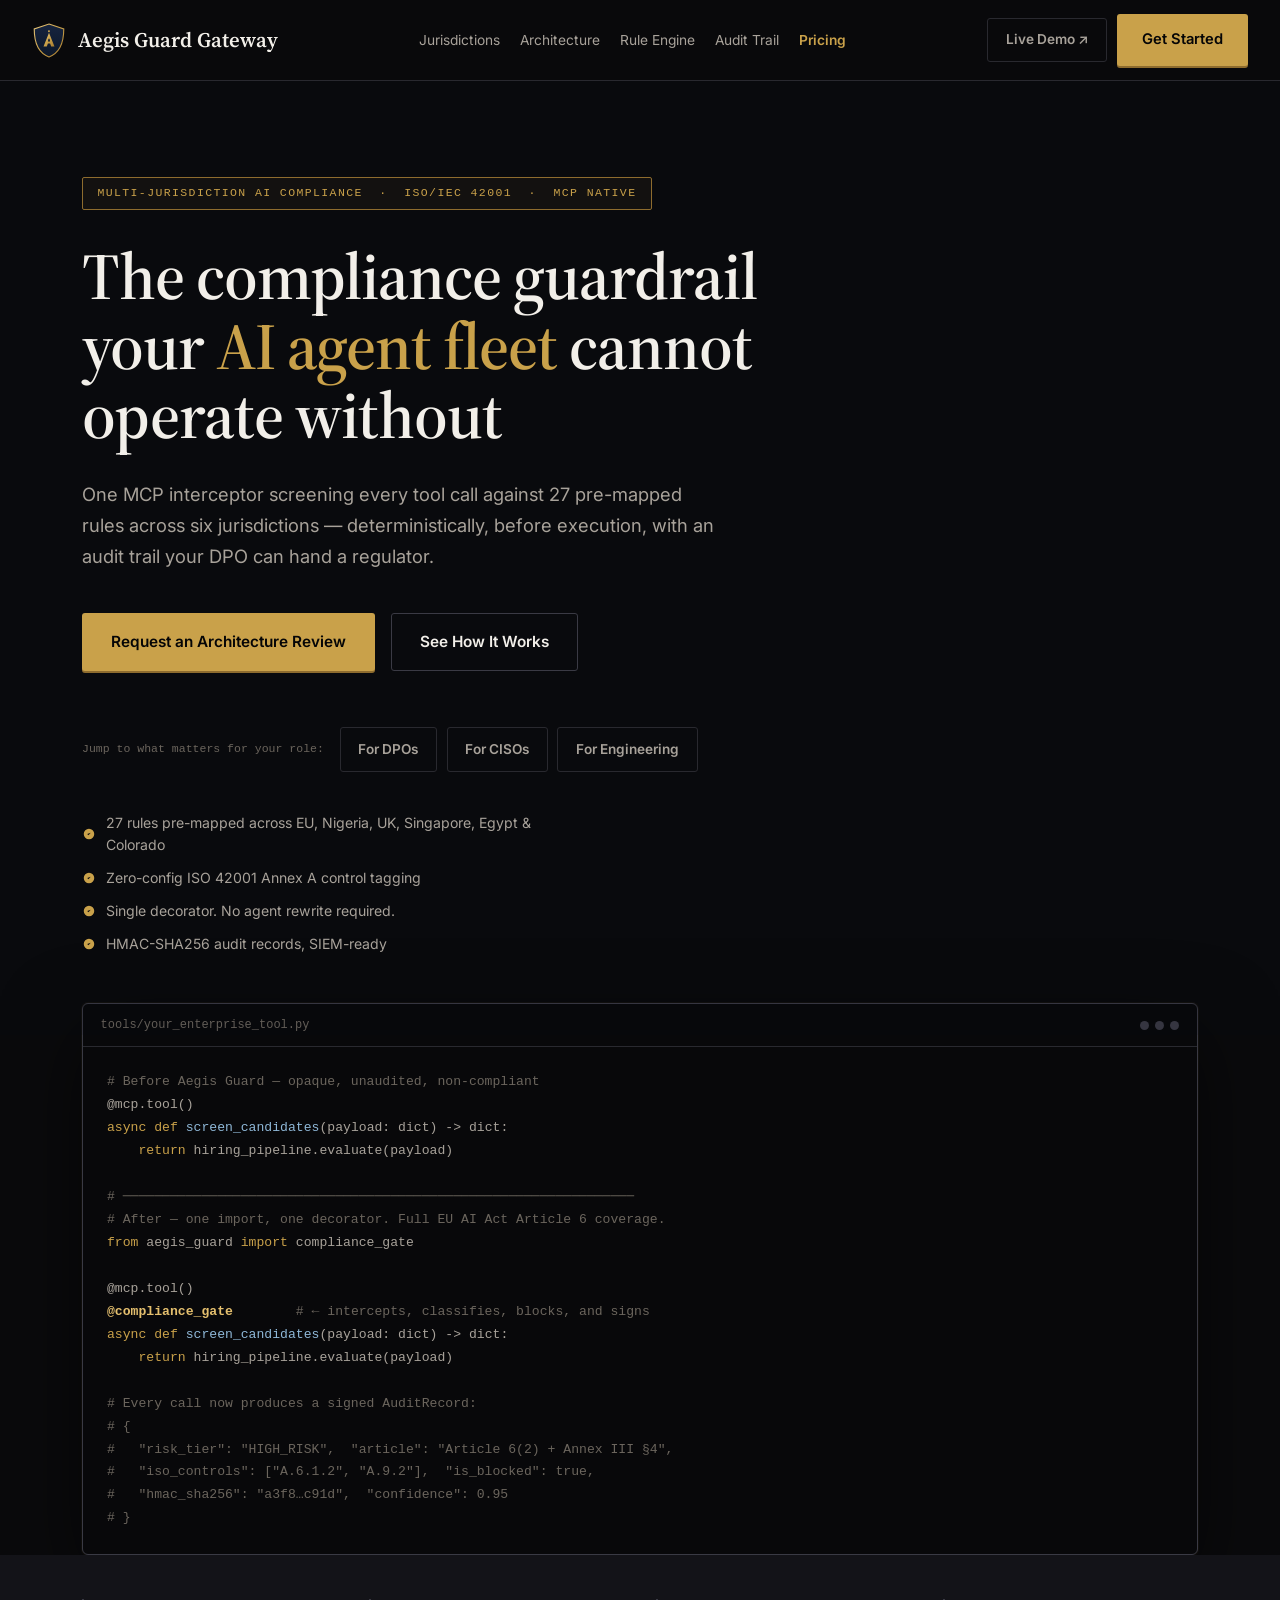
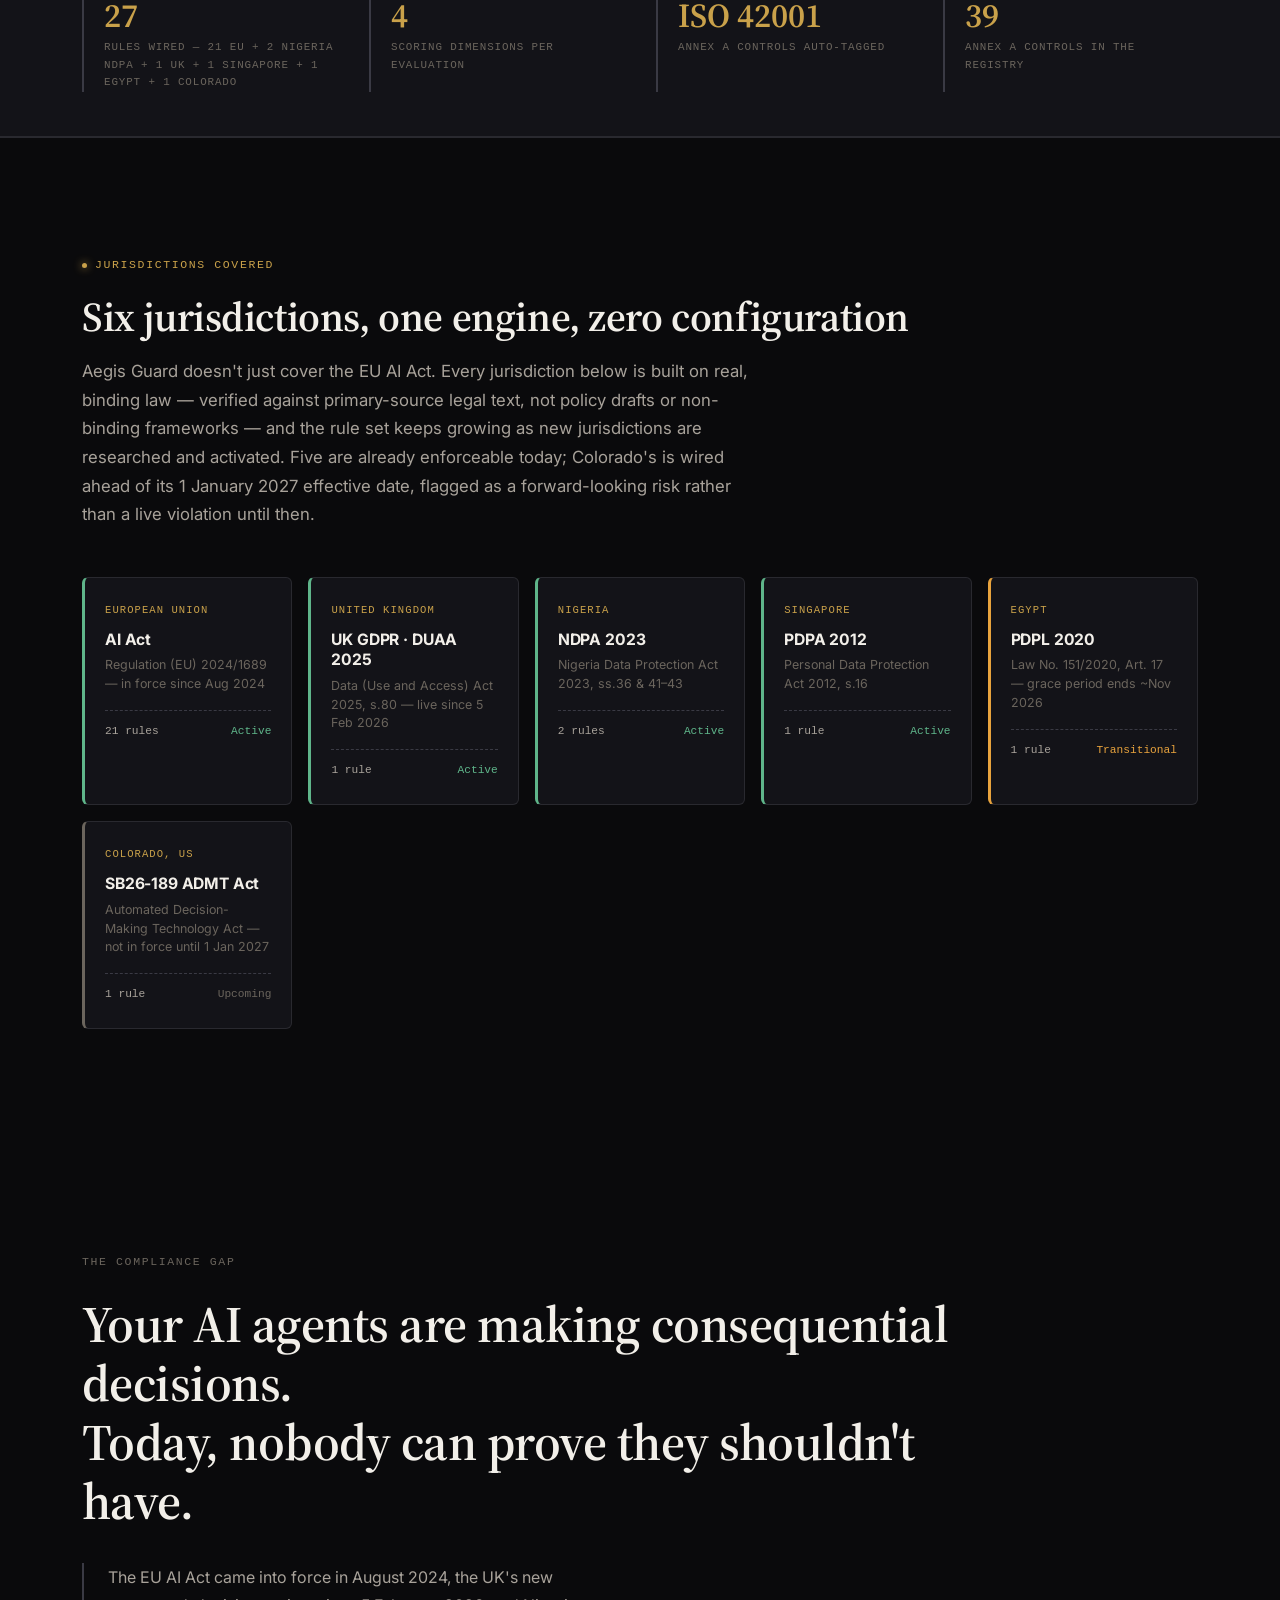
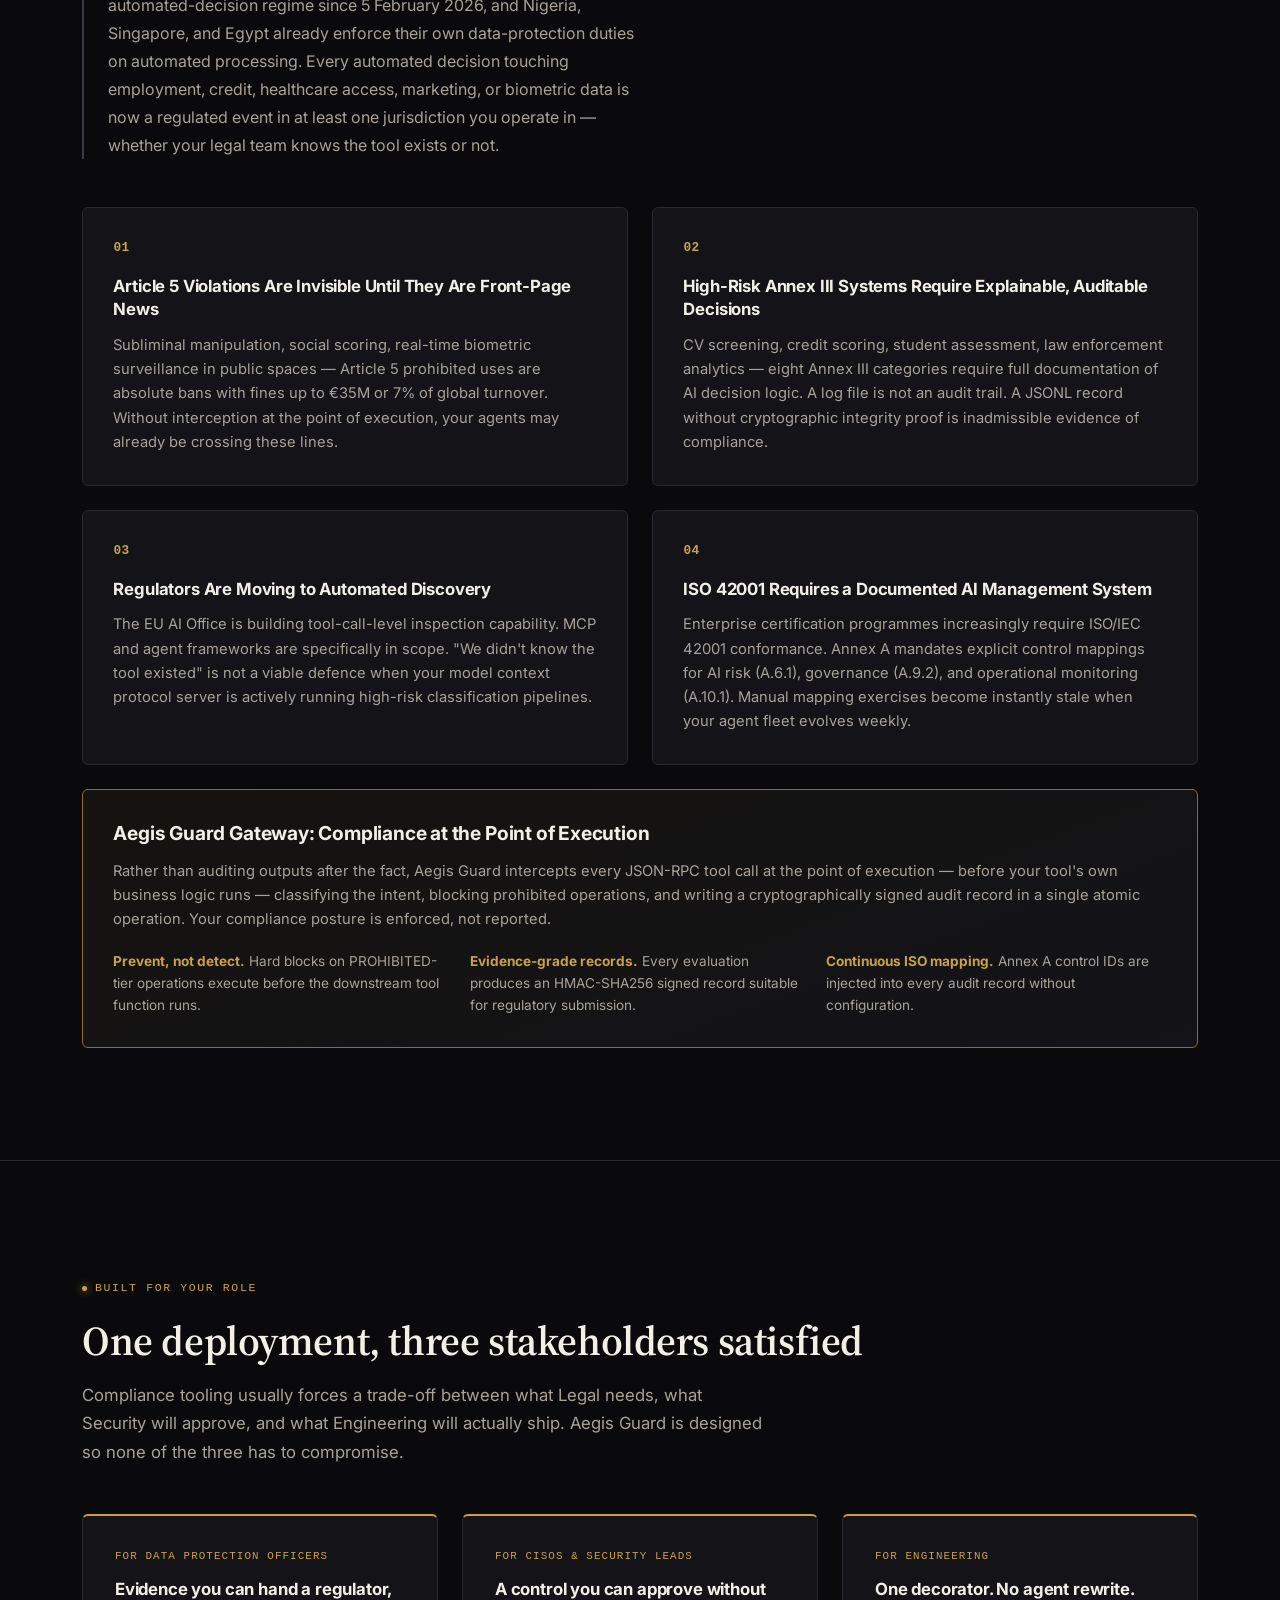
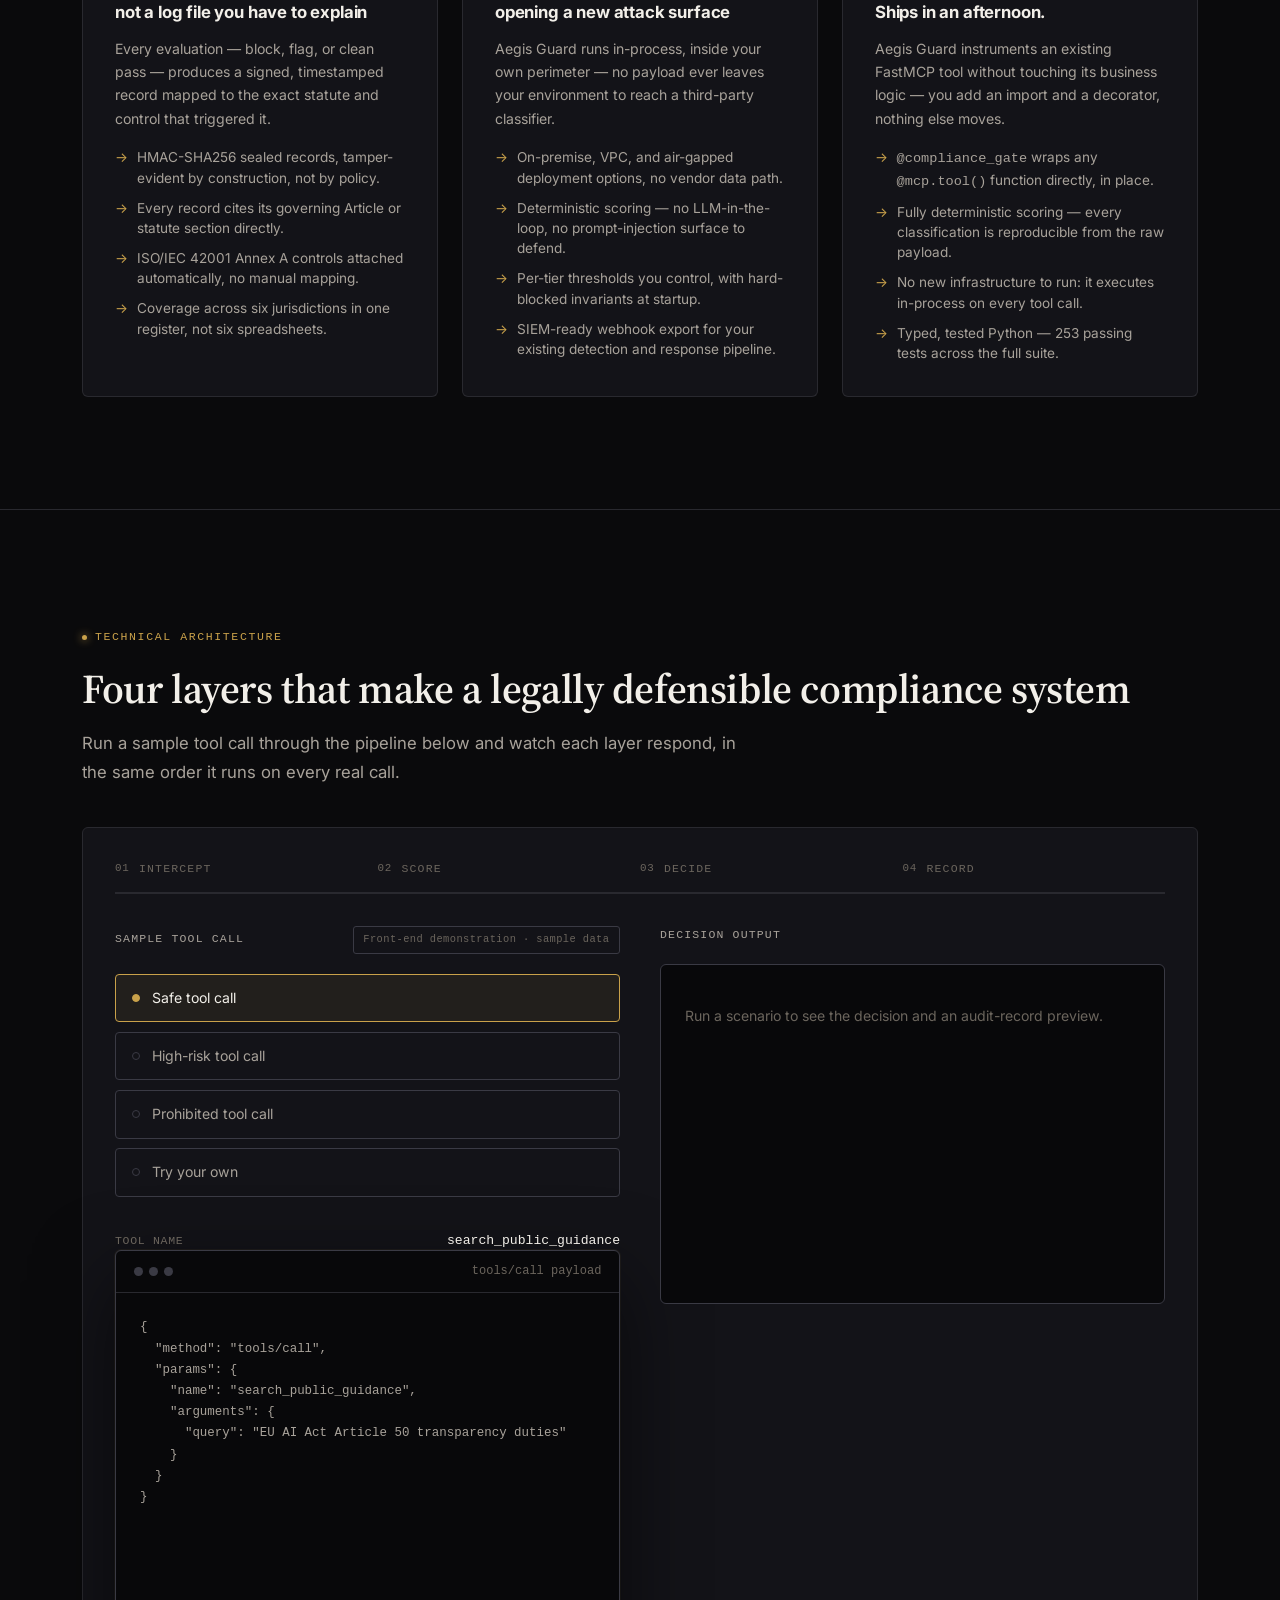
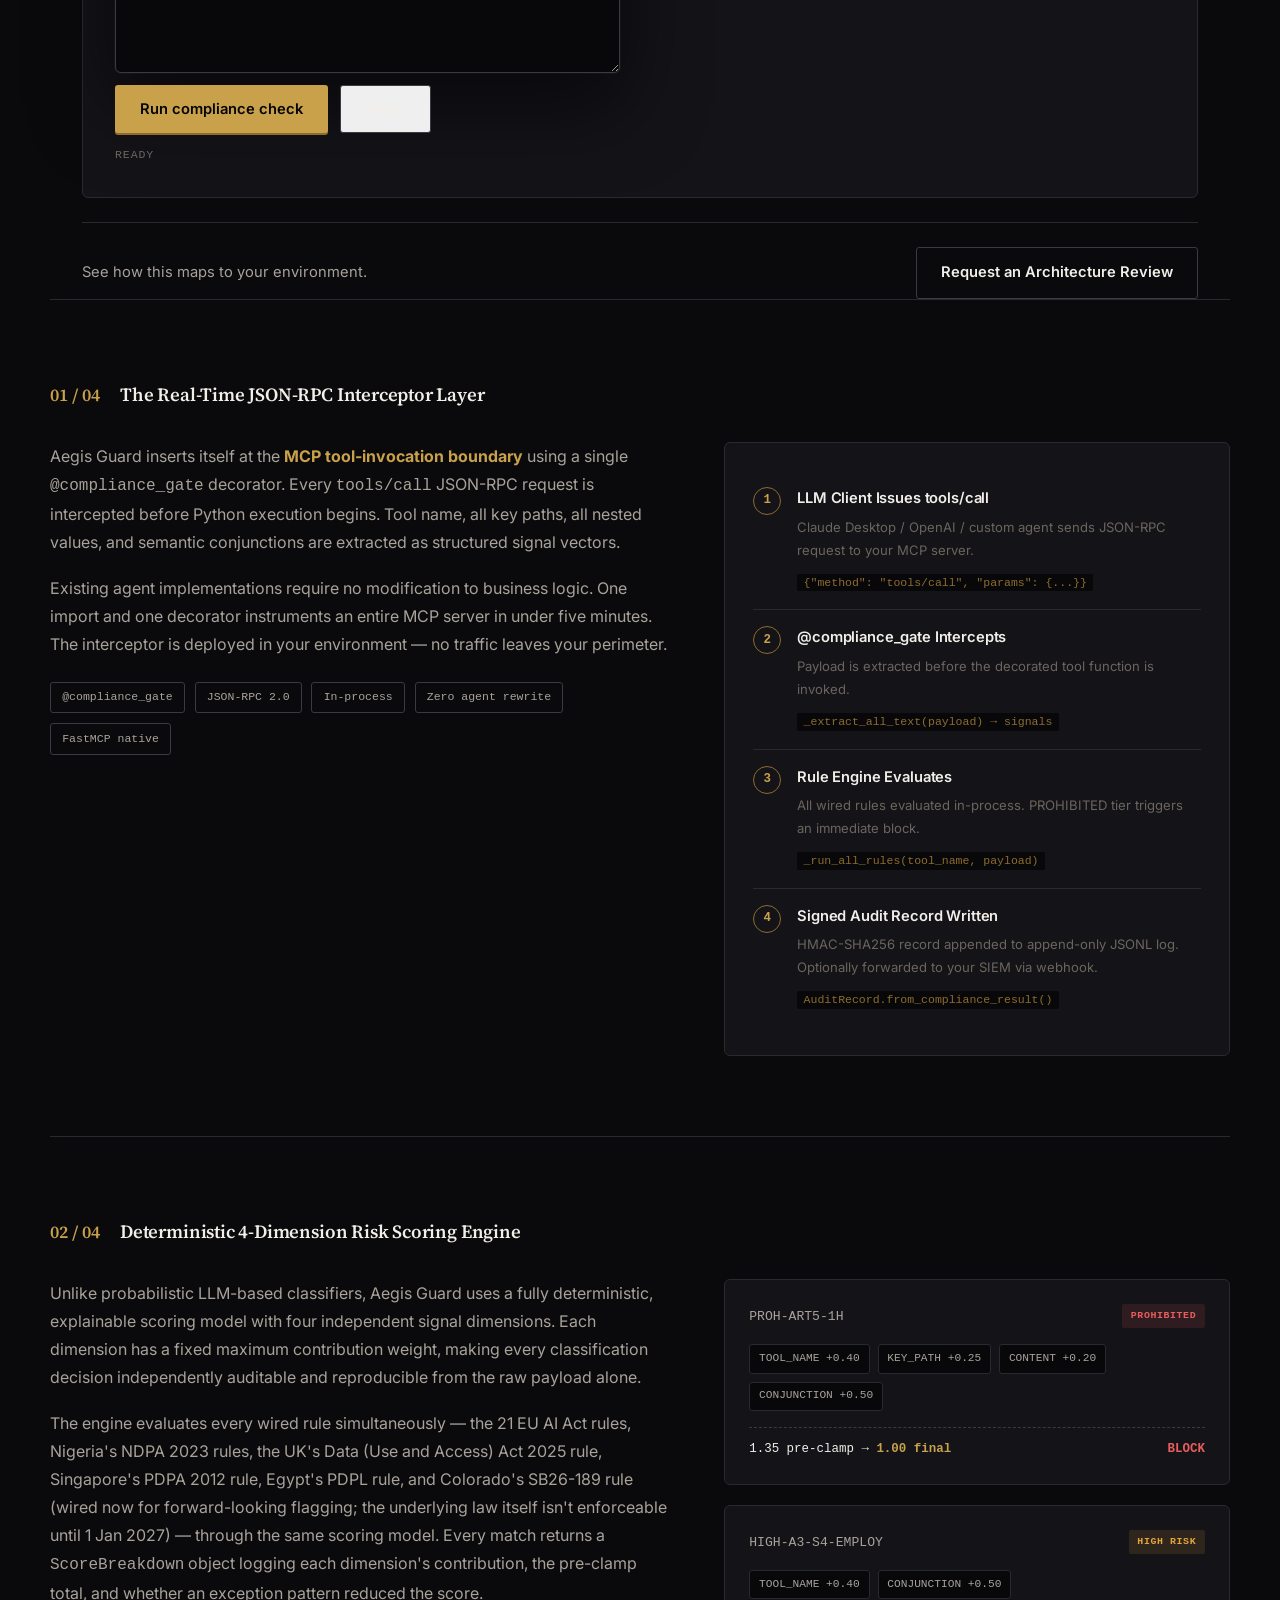
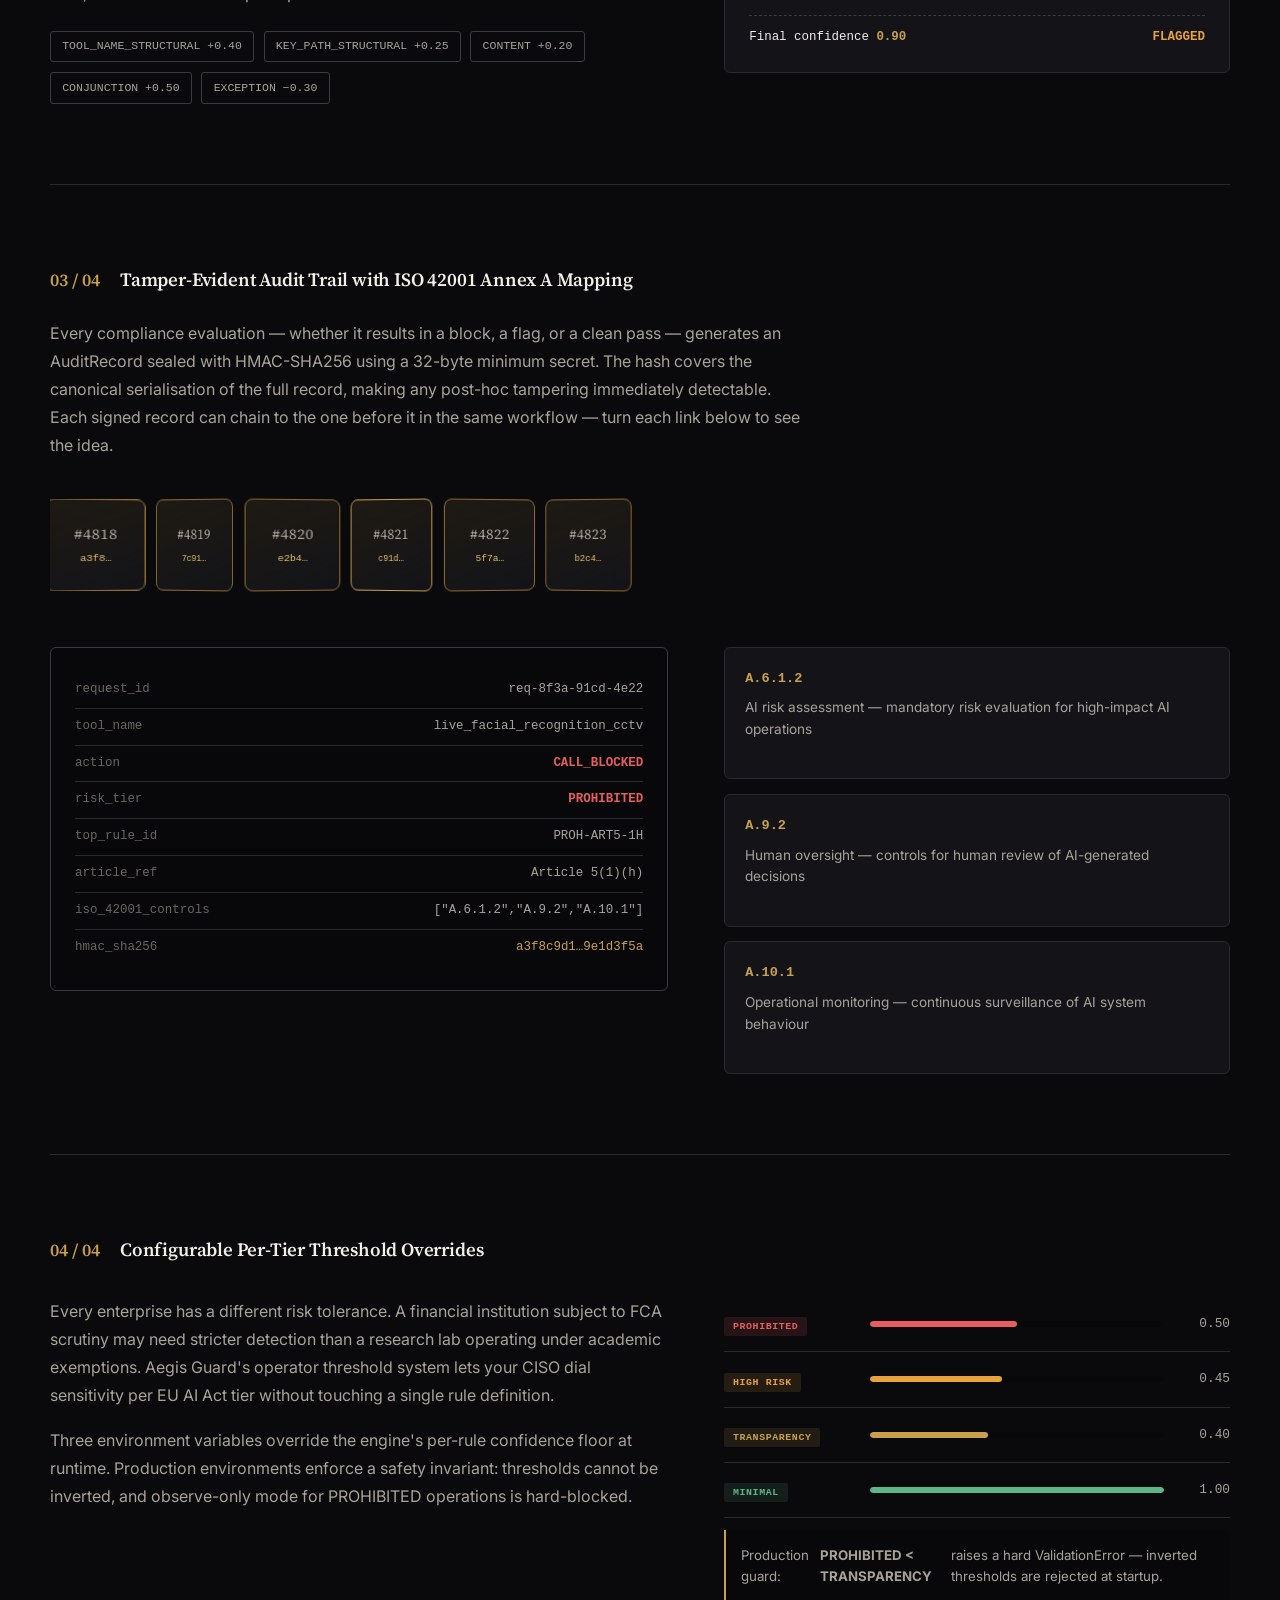
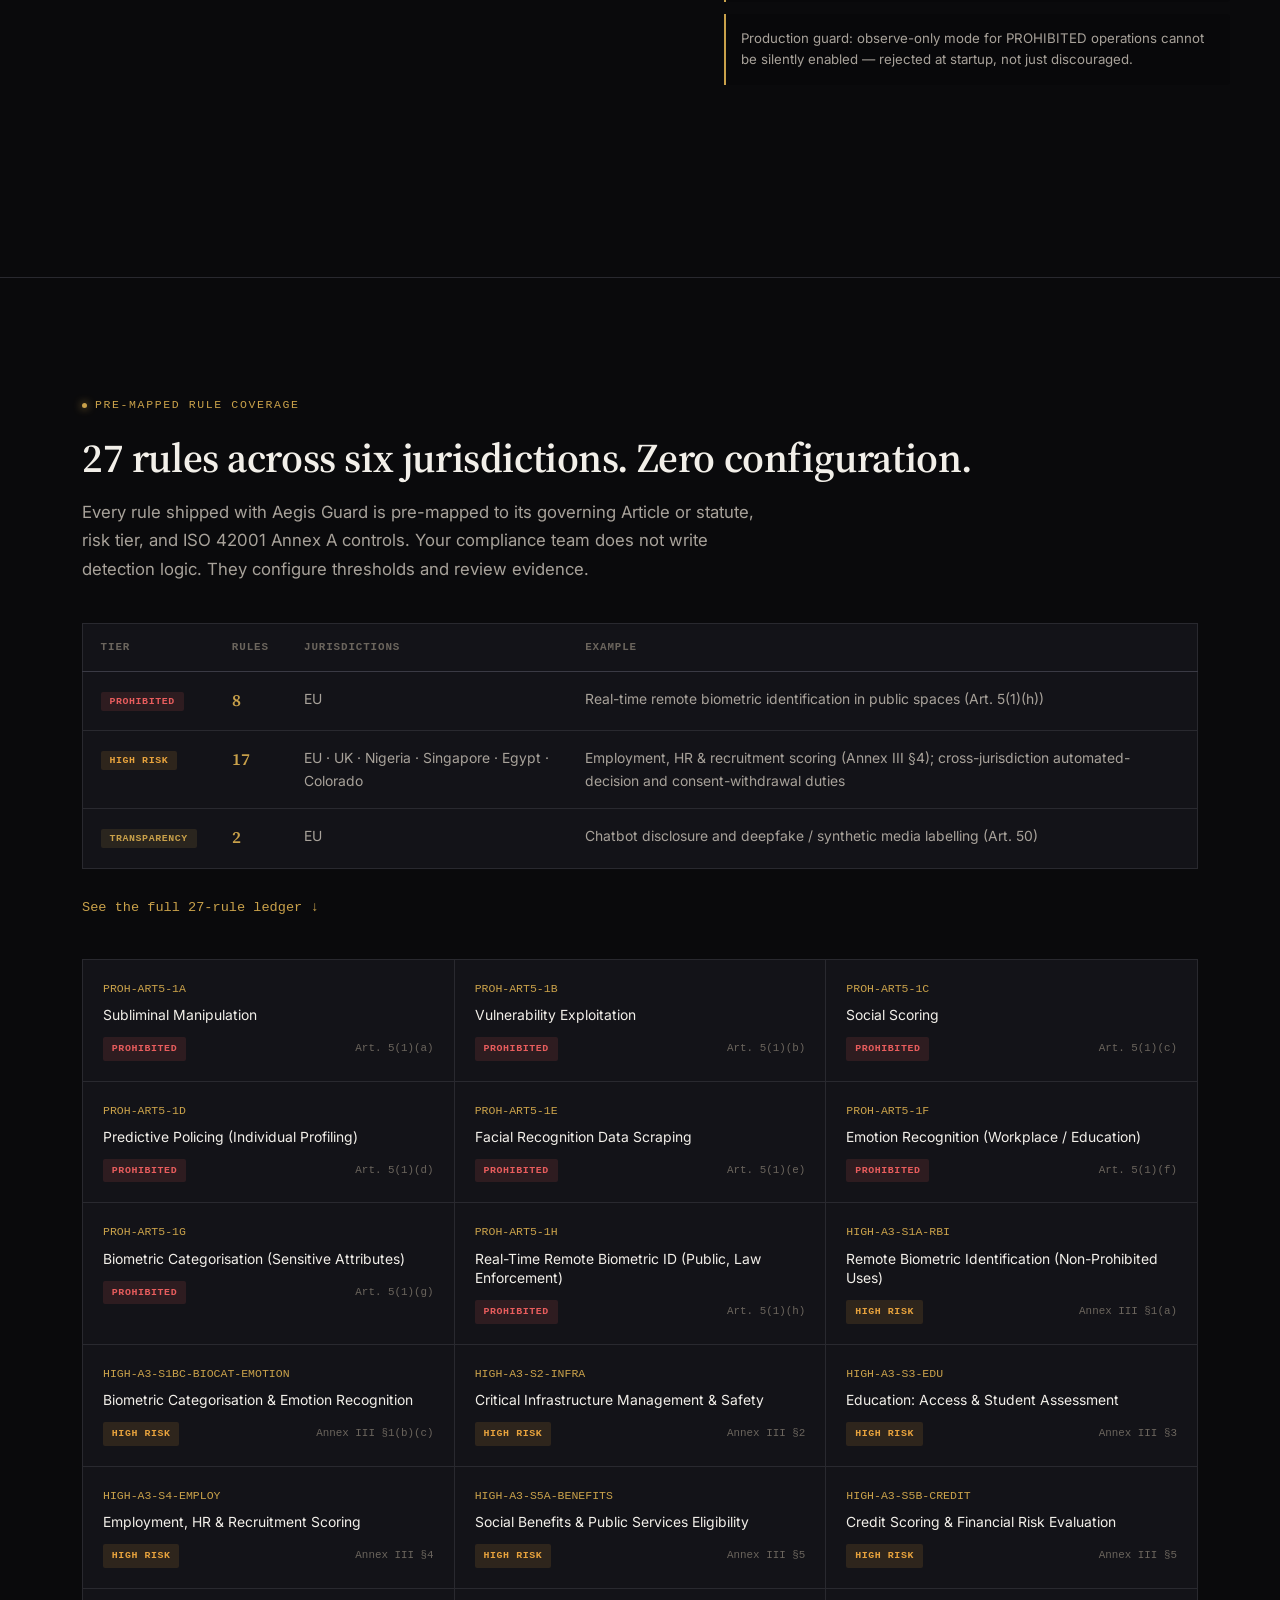
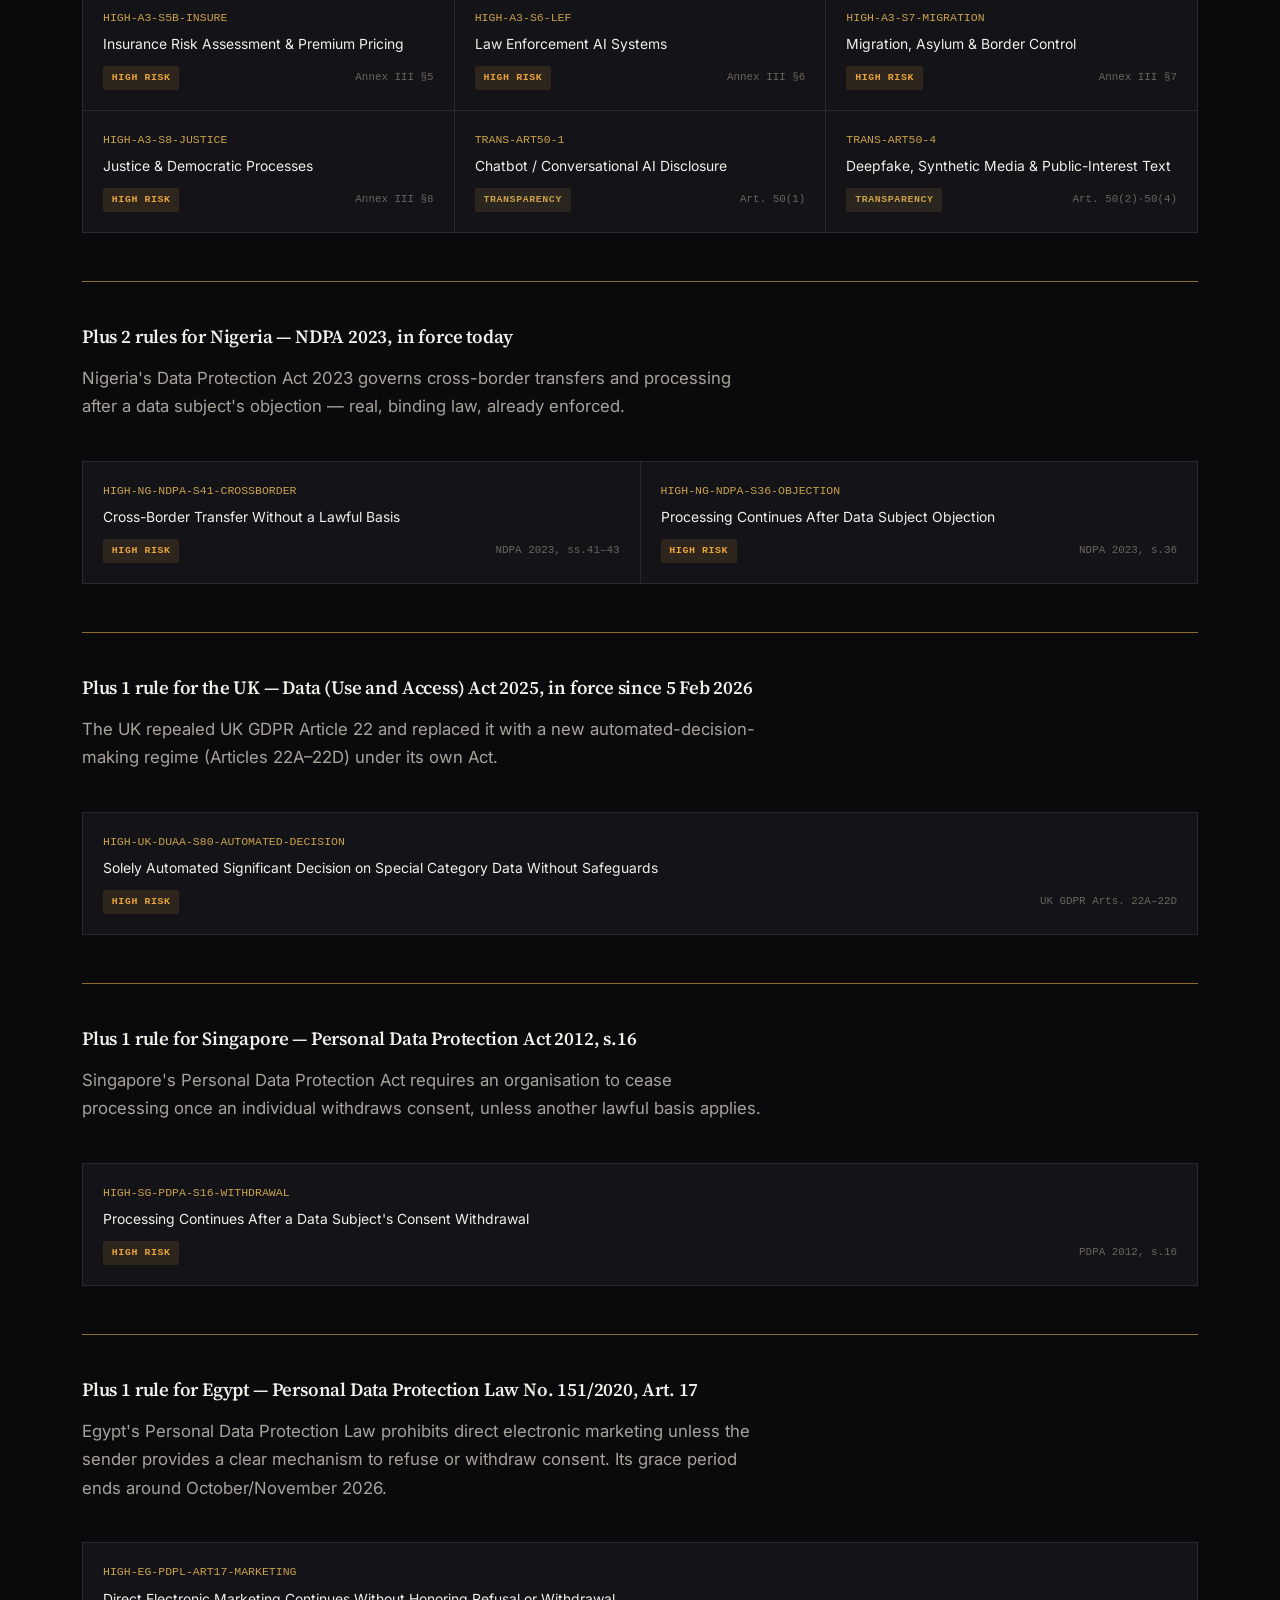
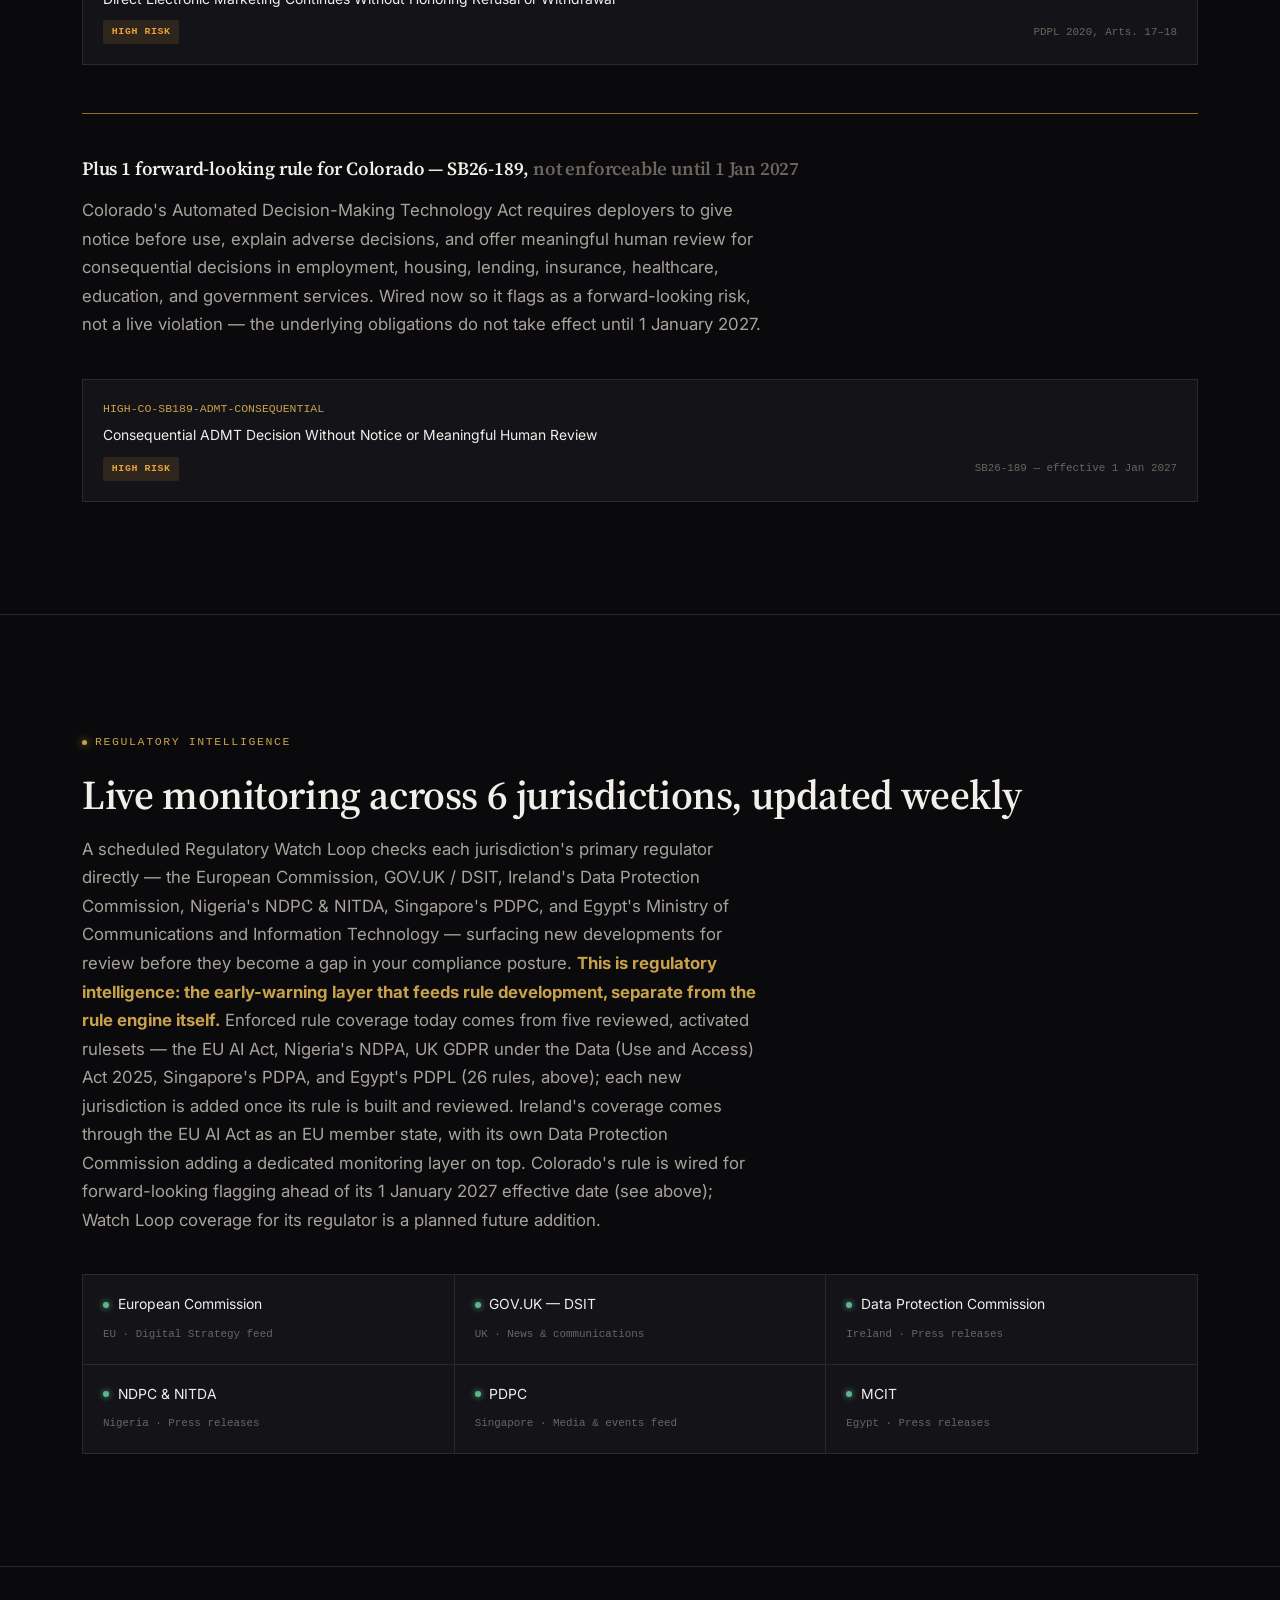
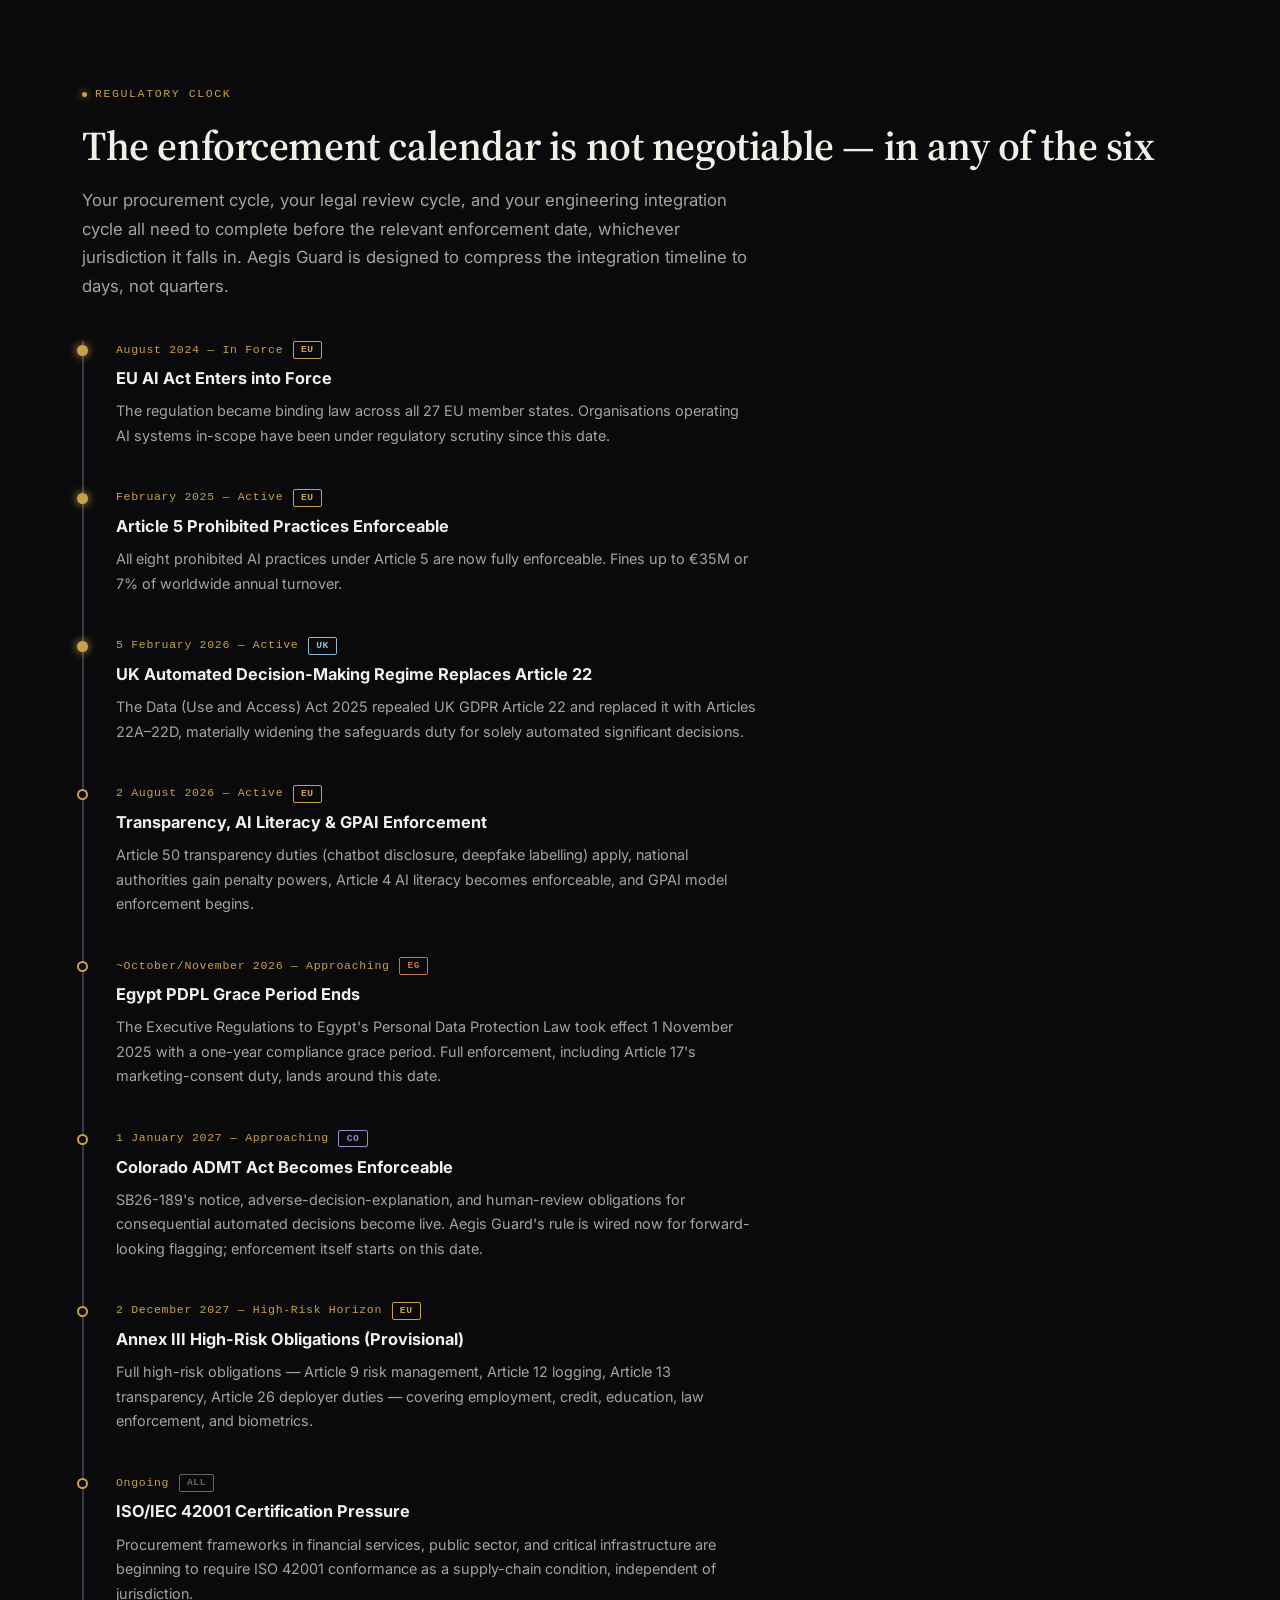
==== gateway/index.html @ b92f8c90 "Aegis Guard Gateway public site snapshot for GitHub Pages" ====
<!DOCTYPE html>
<html lang="en"><head><meta charset="UTF-8">
<meta http-equiv="refresh" content="0; url=/">
<link rel="canonical" href="https://gateway.adesanyaaiadvisory.com/">
<title>Aegis Guard Gateway</title>
</head><body><p><a href="/">Aegis Guard Gateway</a></p></body></html>
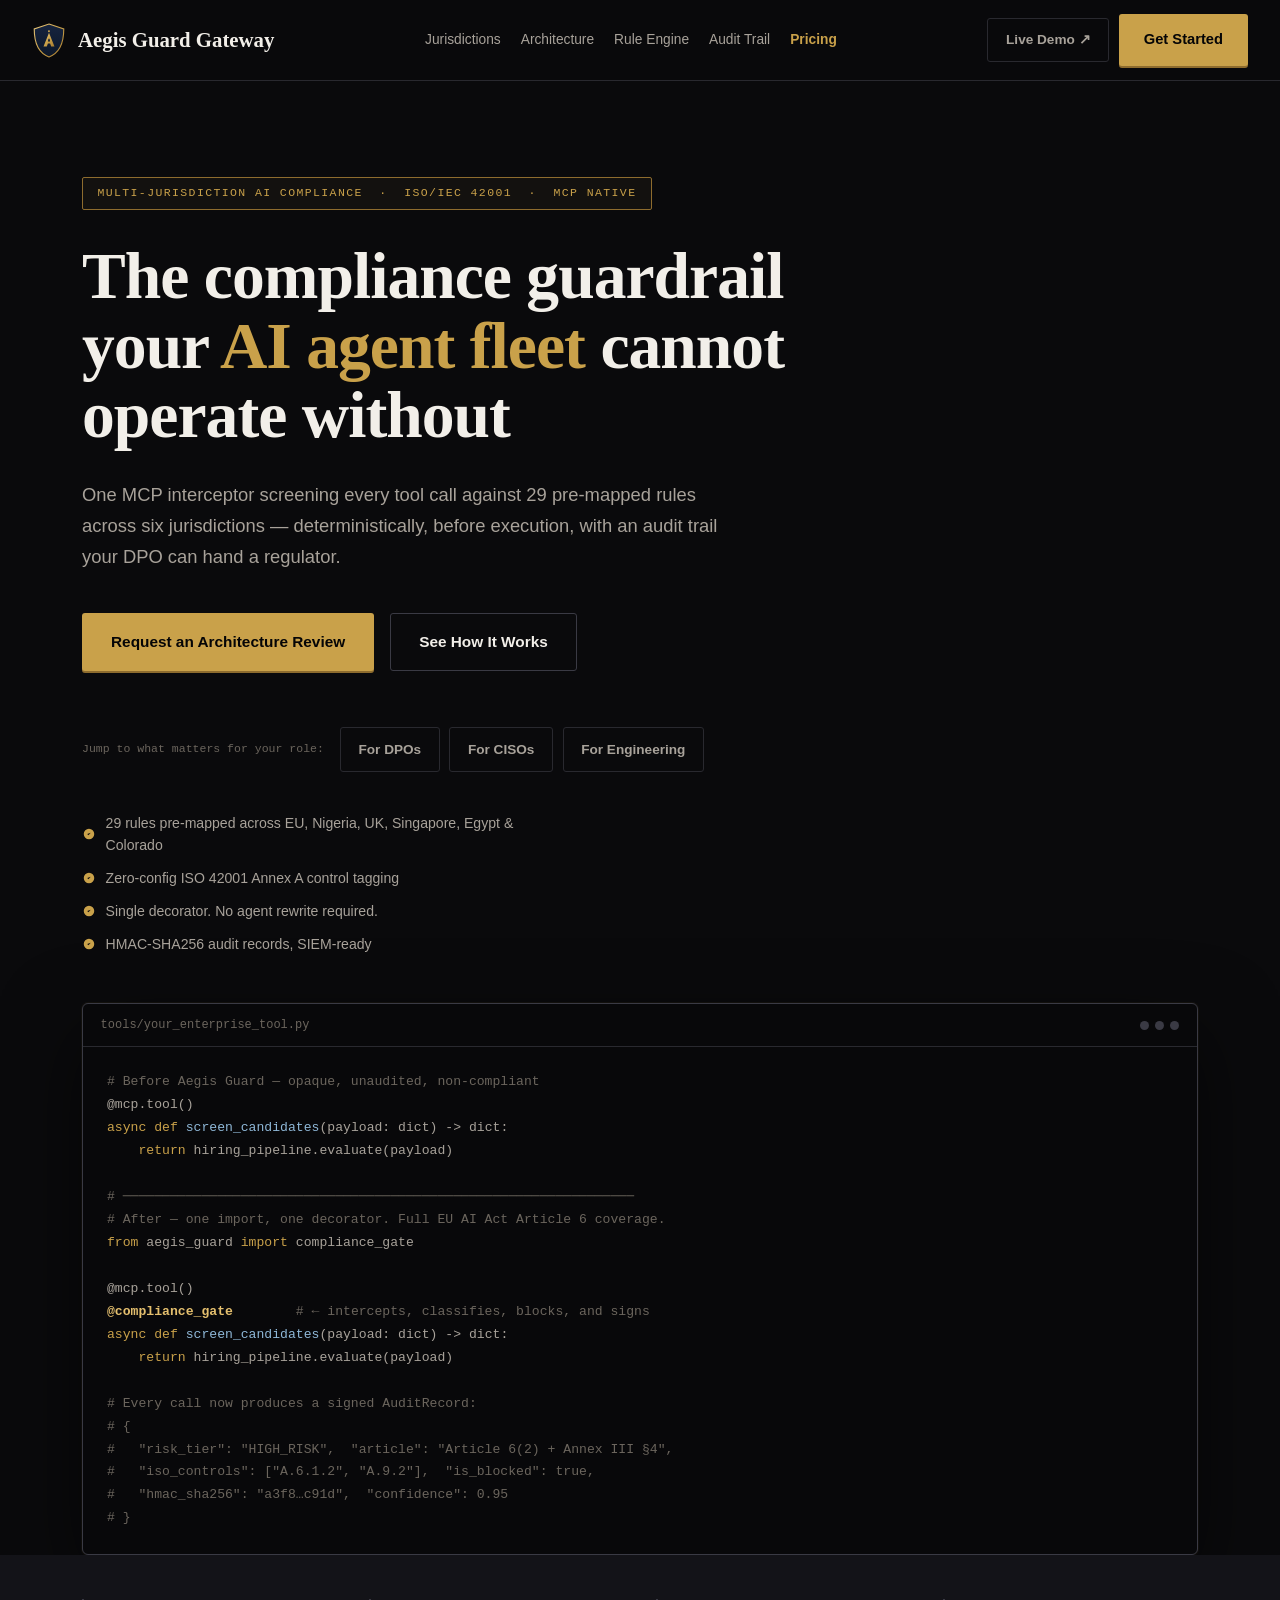
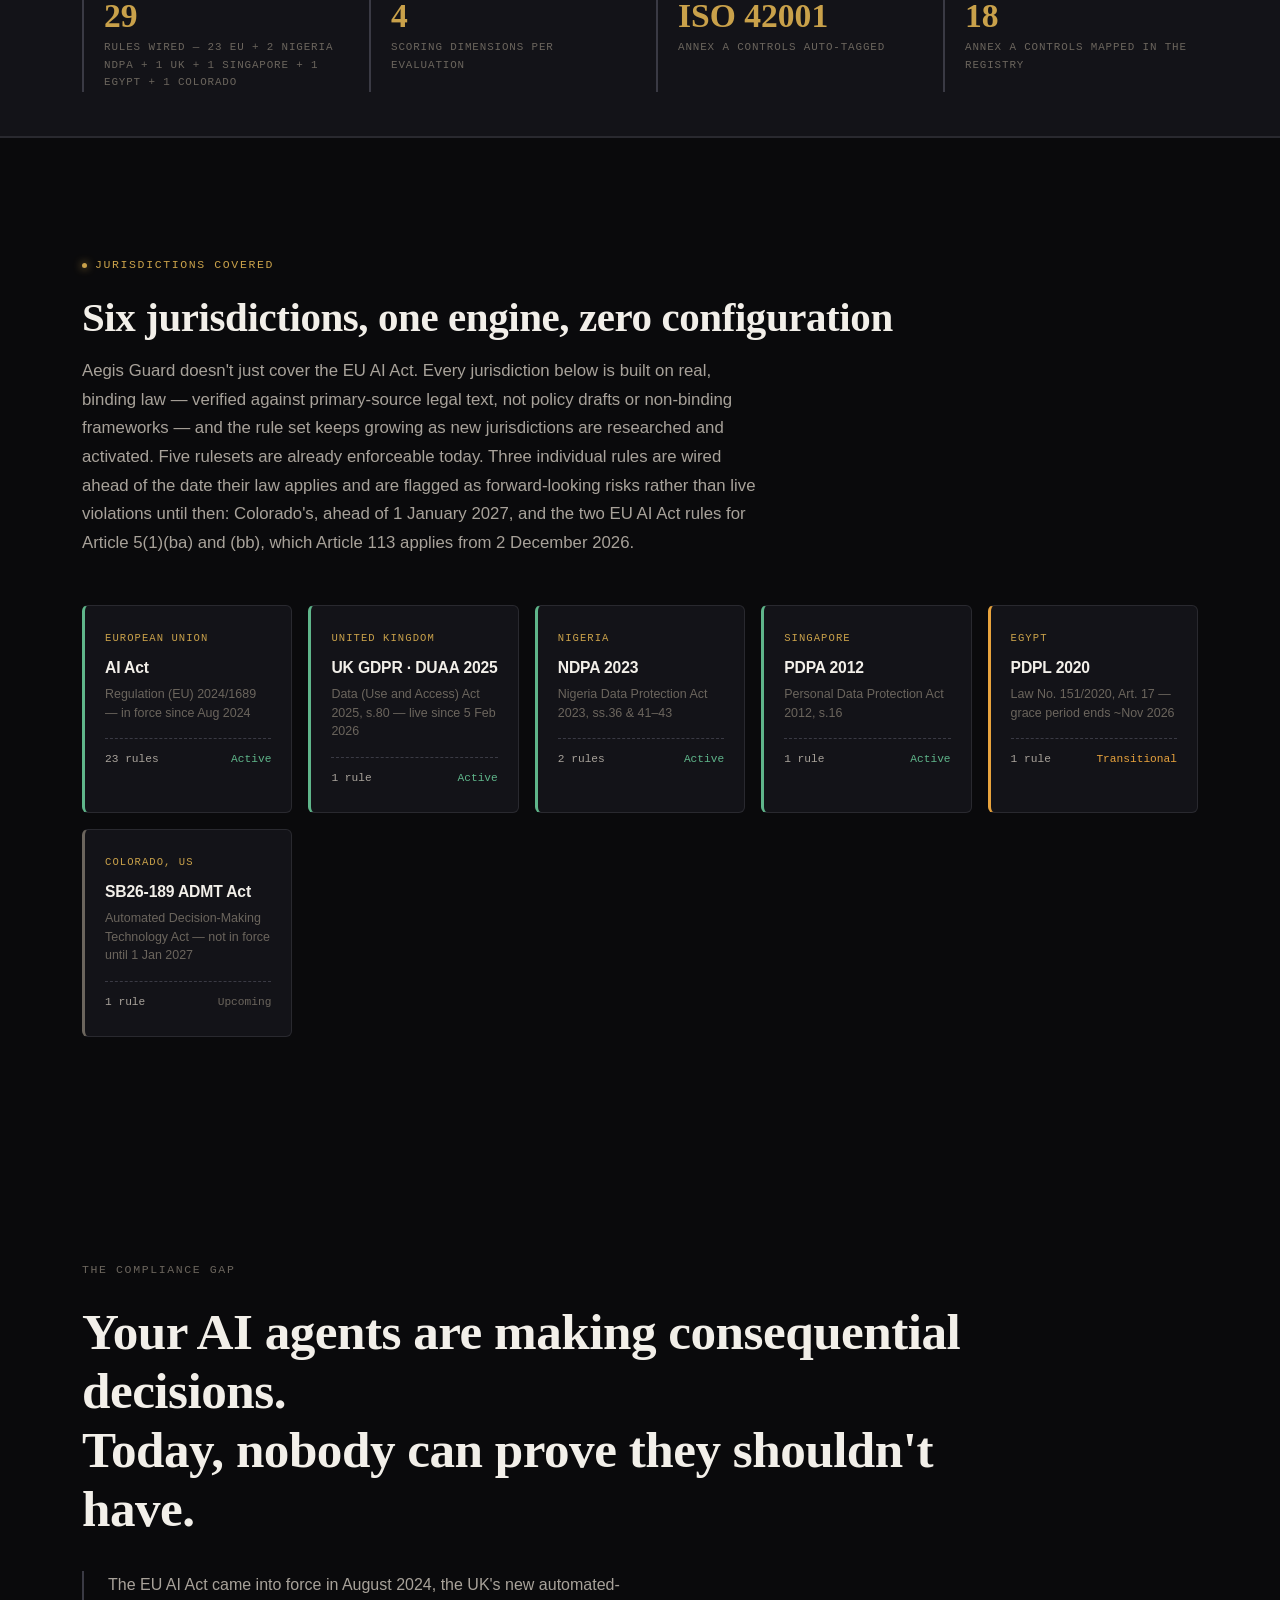
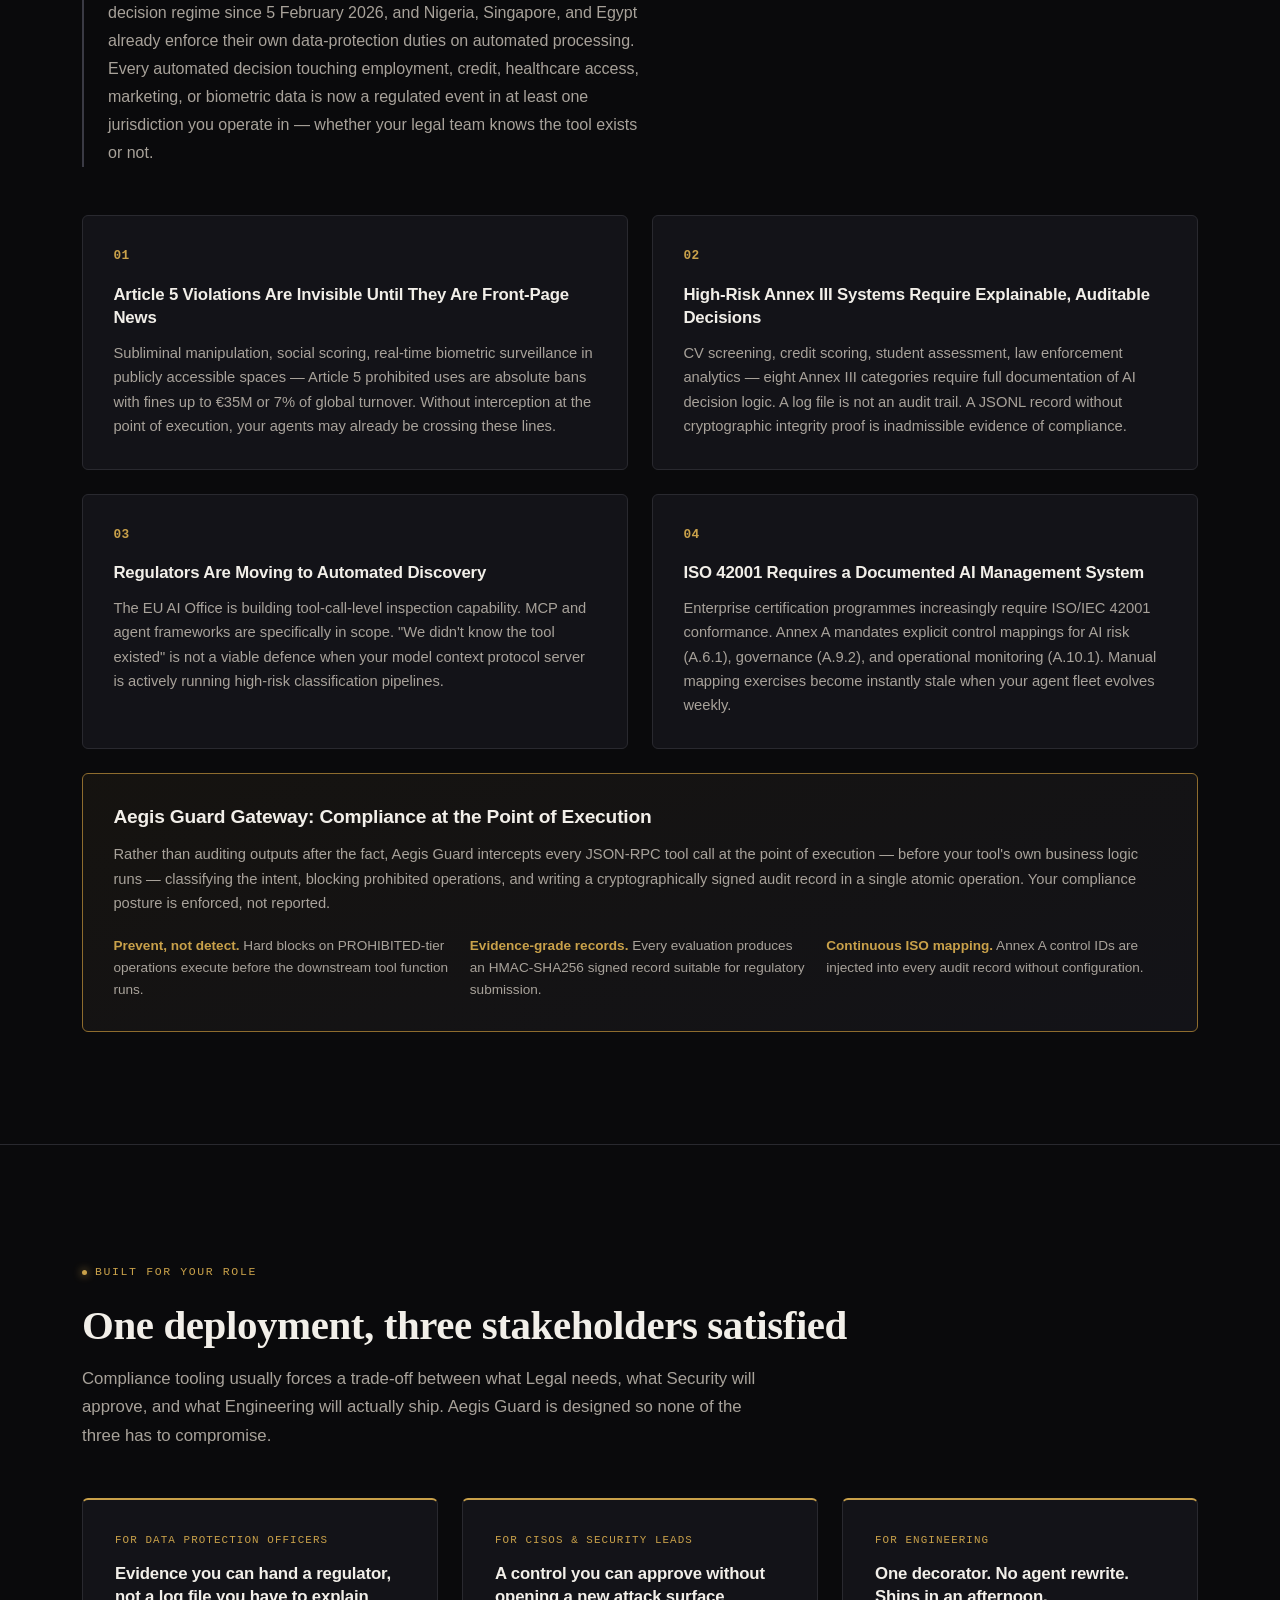
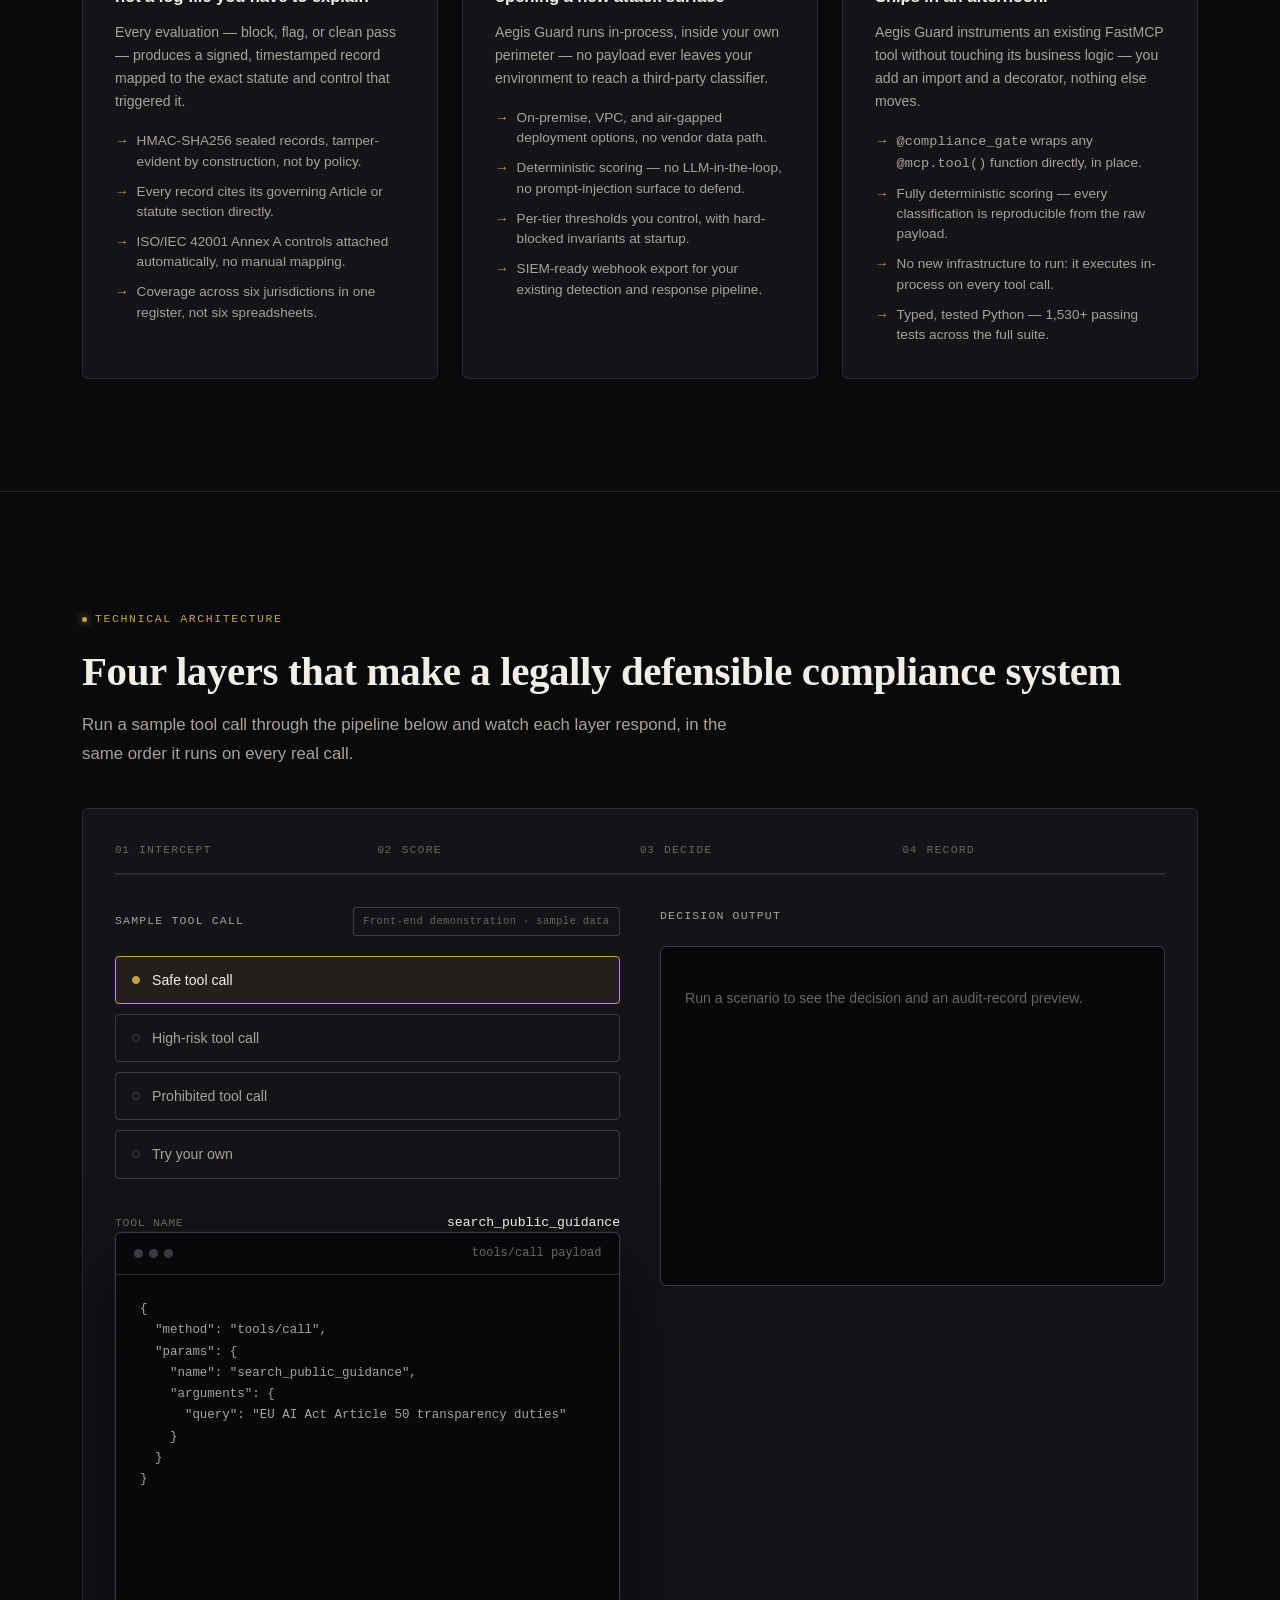
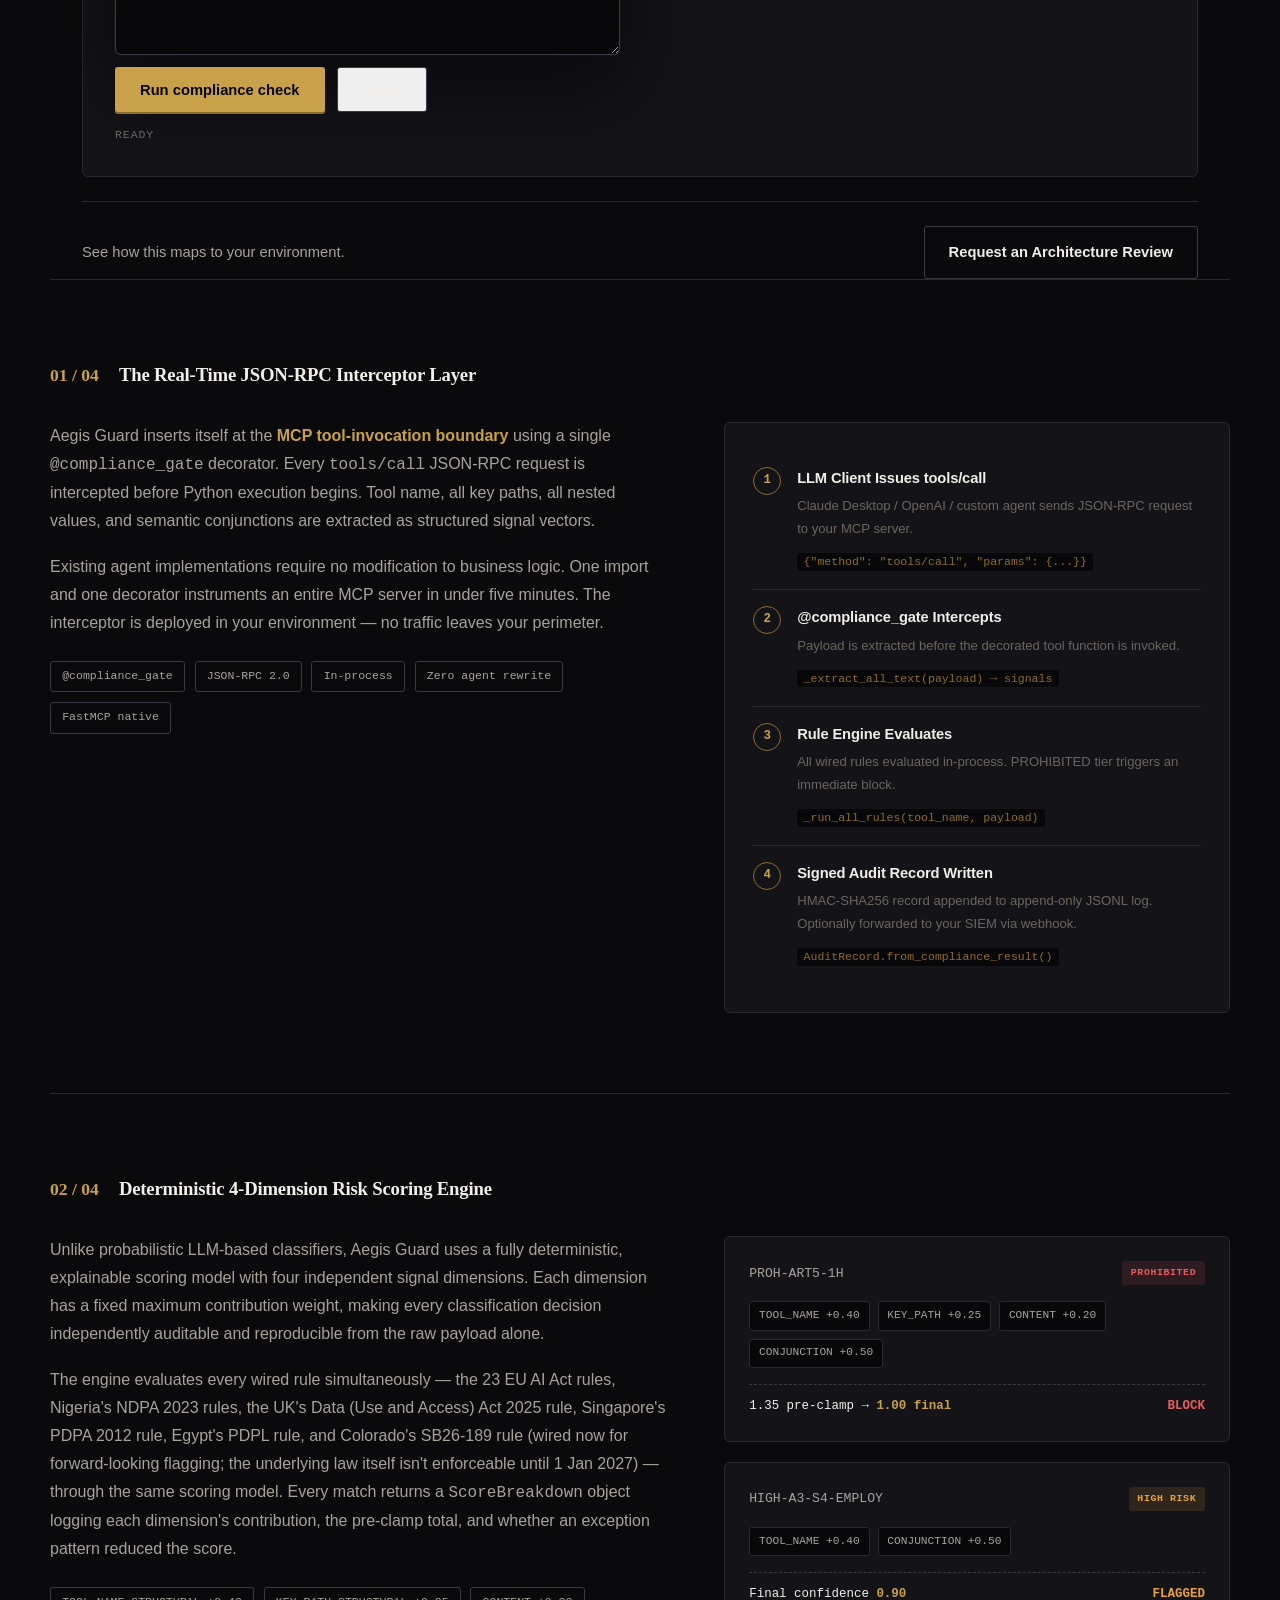
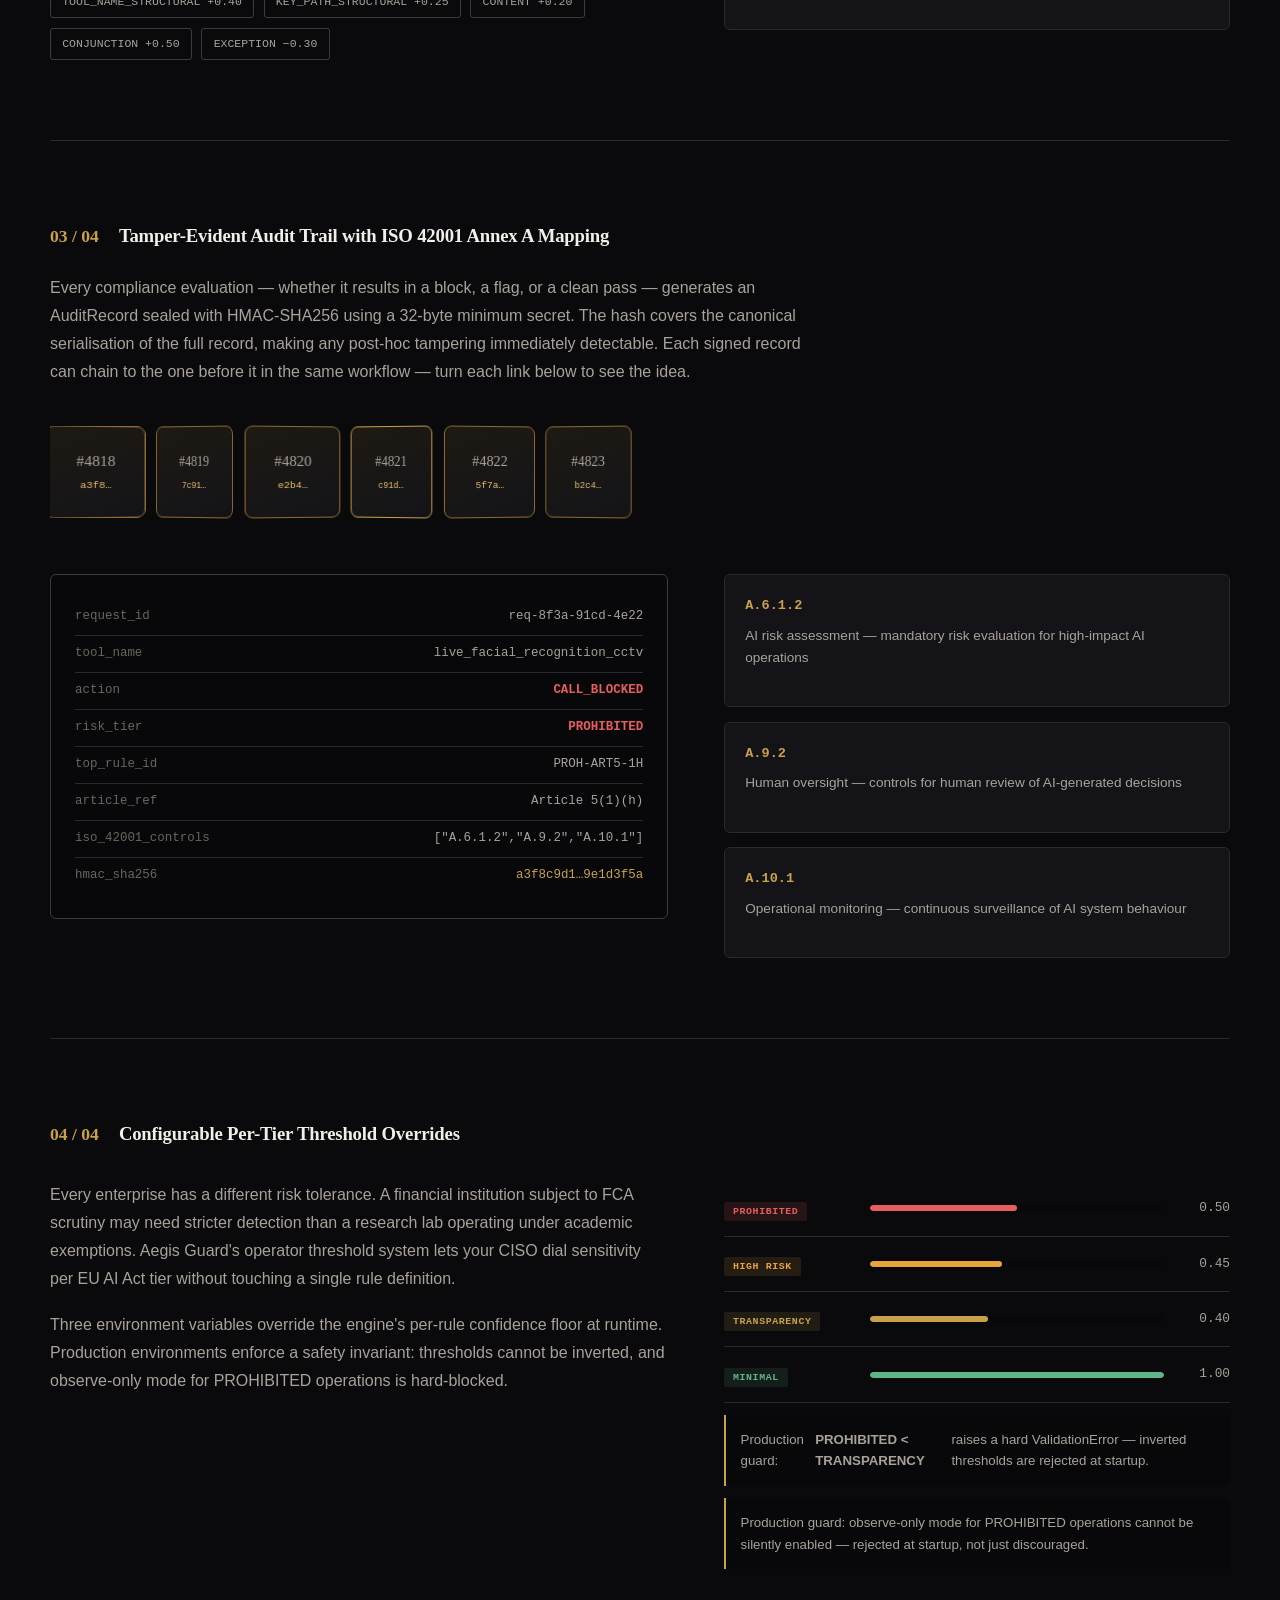
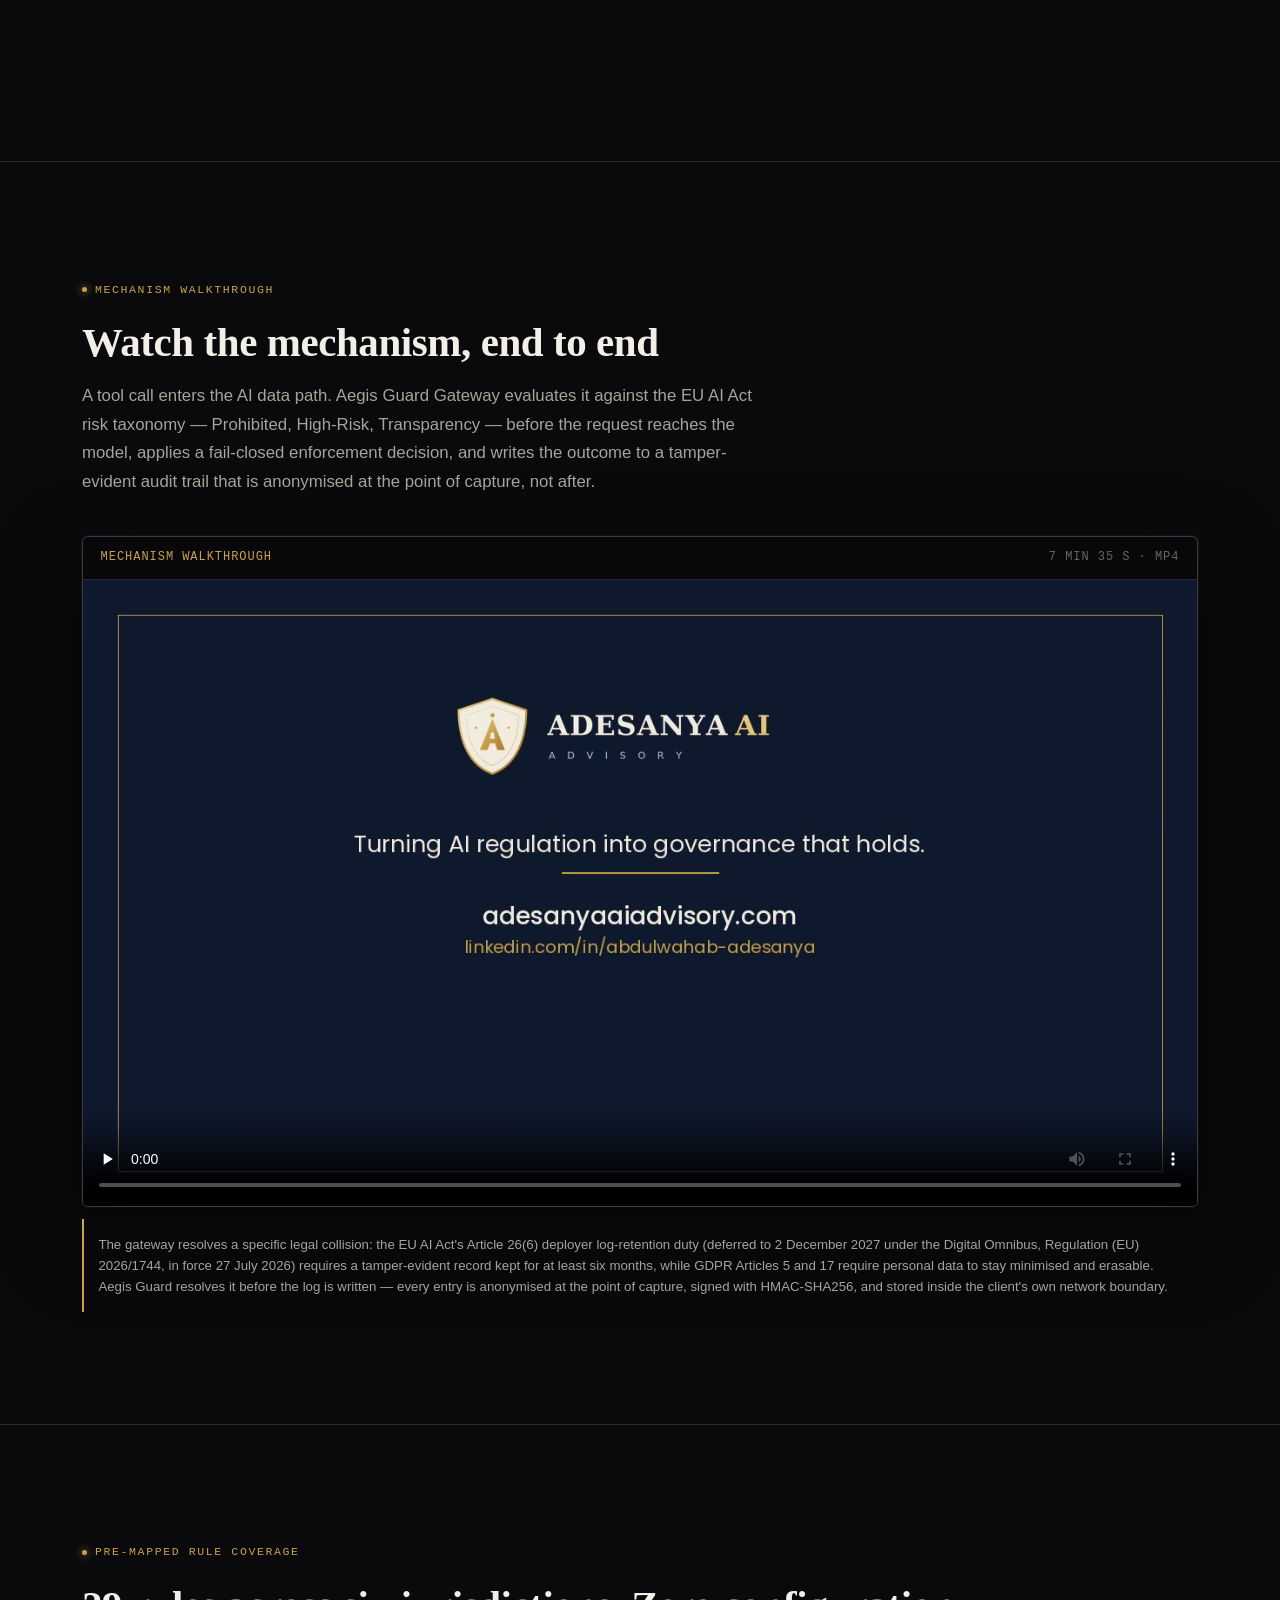
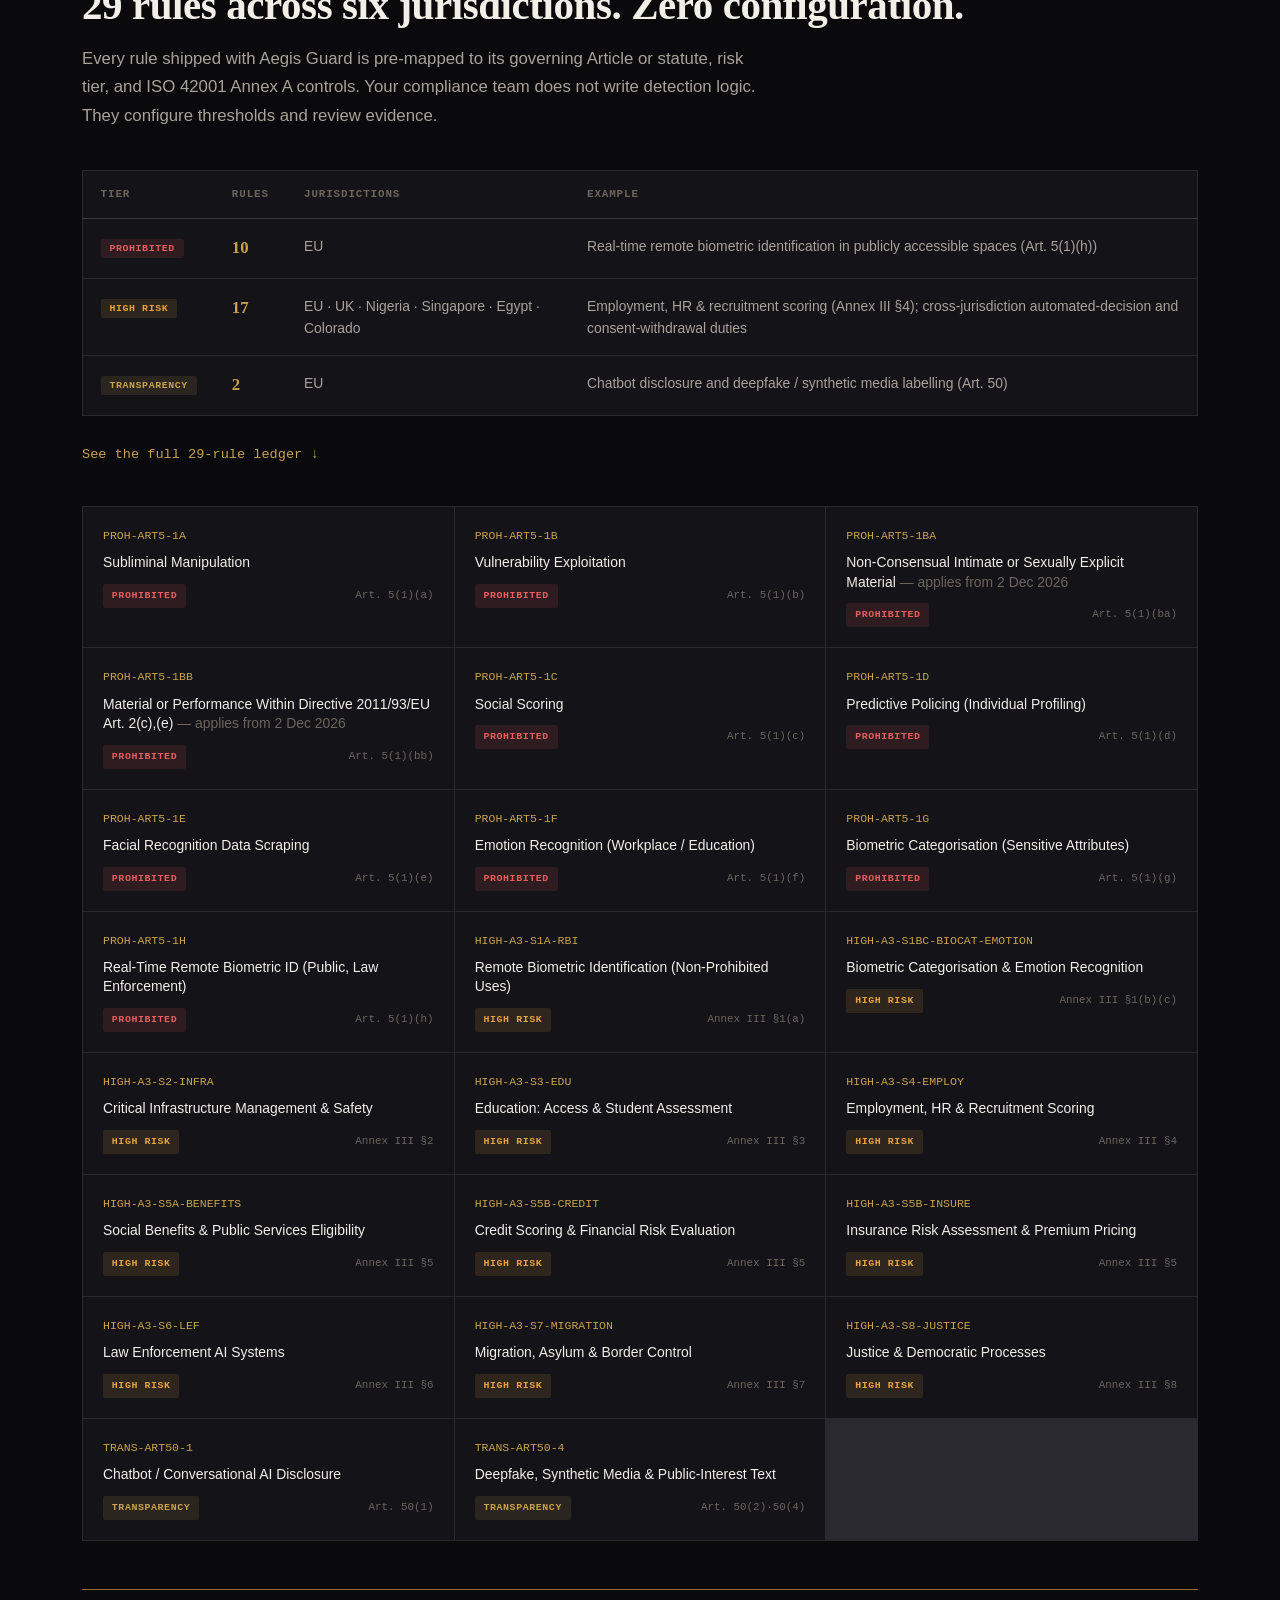
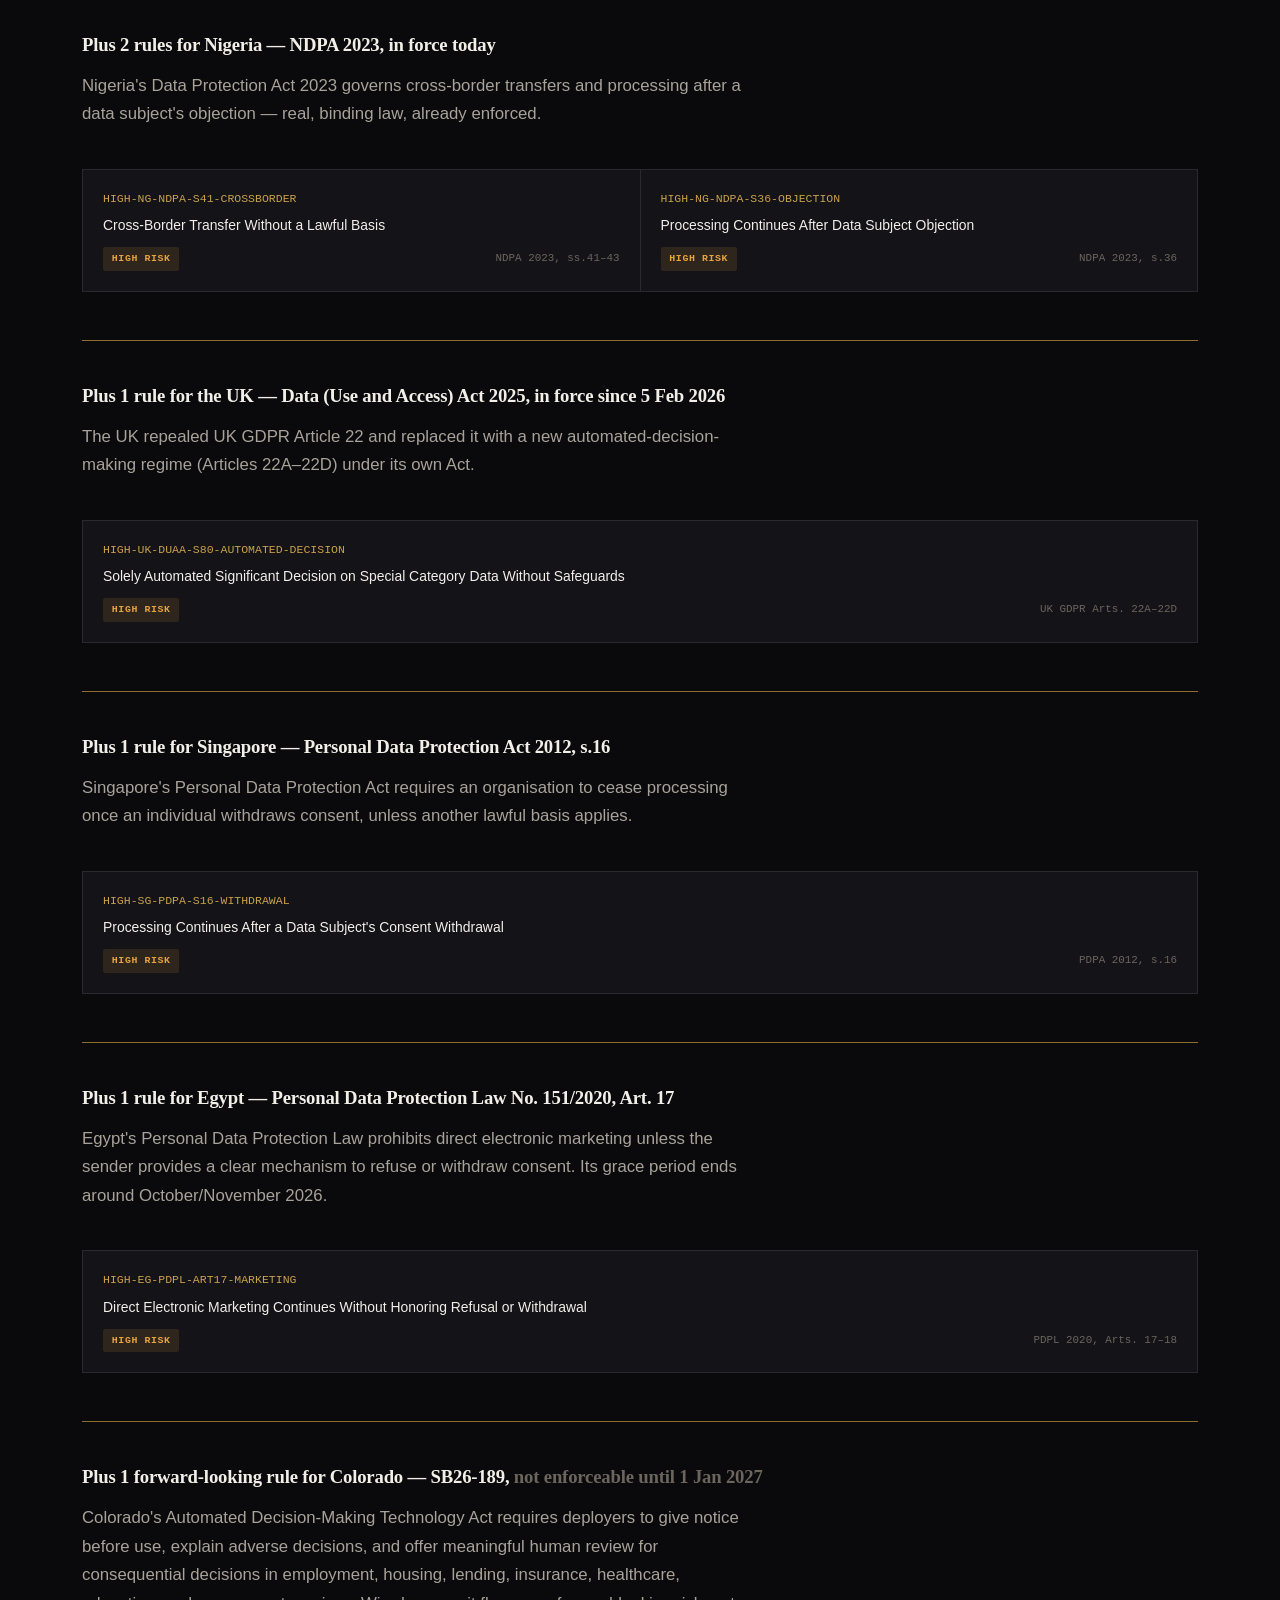
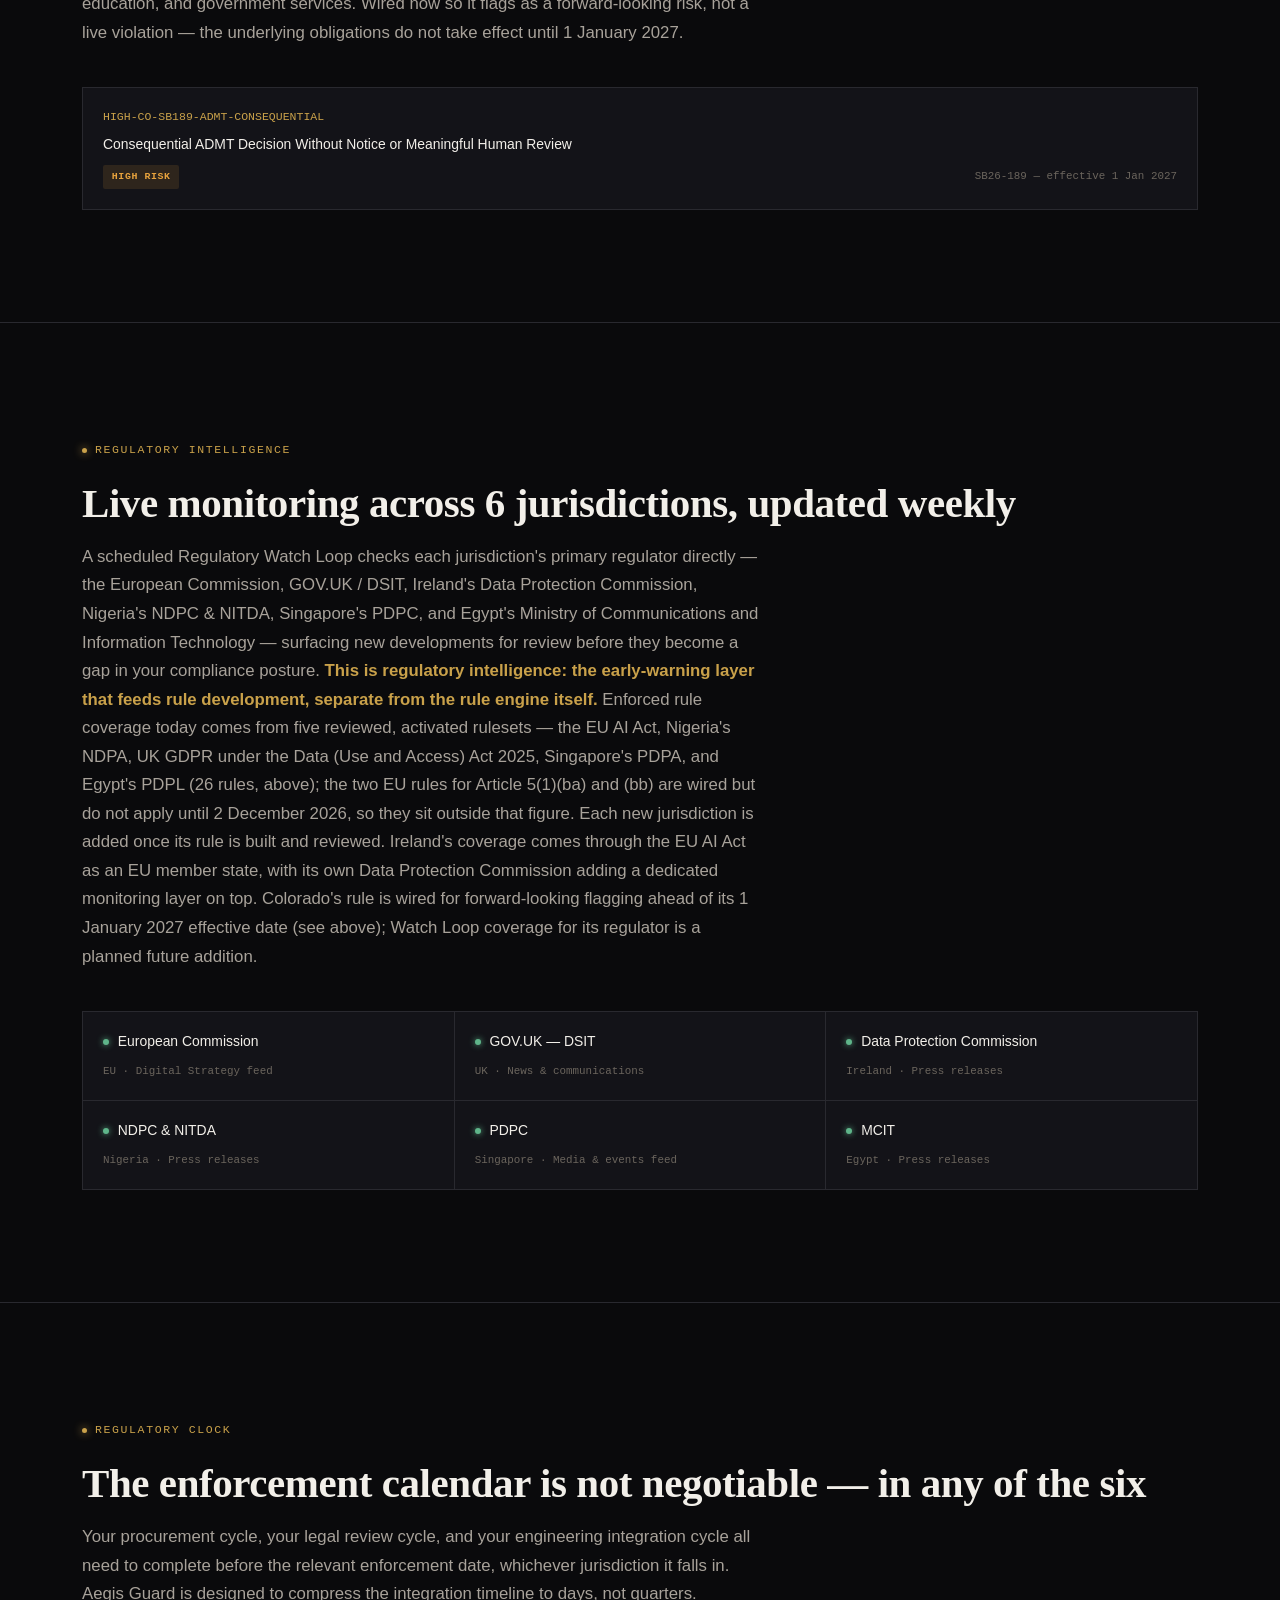
==== commit 79853ad0: "Content-Security-Policy on both sites, per site, measured rather than inherited 54 pages gain a <met" ====
--- a/gateway/index.html
+++ b/gateway/index.html
@@ -1,5 +1,6 @@
 <!DOCTYPE html>
 <html lang="en"><head><meta charset="UTF-8">
+<meta http-equiv="Content-Security-Policy" content="default-src 'self'; base-uri 'self'; object-src 'none'; script-src 'self' 'unsafe-inline'; style-src 'self' 'unsafe-inline' https://fonts.googleapis.com; font-src 'self' https://fonts.gstatic.com; img-src 'self' data:; media-src 'self'; connect-src 'self'; form-action 'self' https://formsubmit.co; frame-src 'none'">
 <meta http-equiv="refresh" content="0; url=/">
 <link rel="canonical" href="https://gateway.adesanyaaiadvisory.com/">
 <title>Aegis Guard Gateway</title>
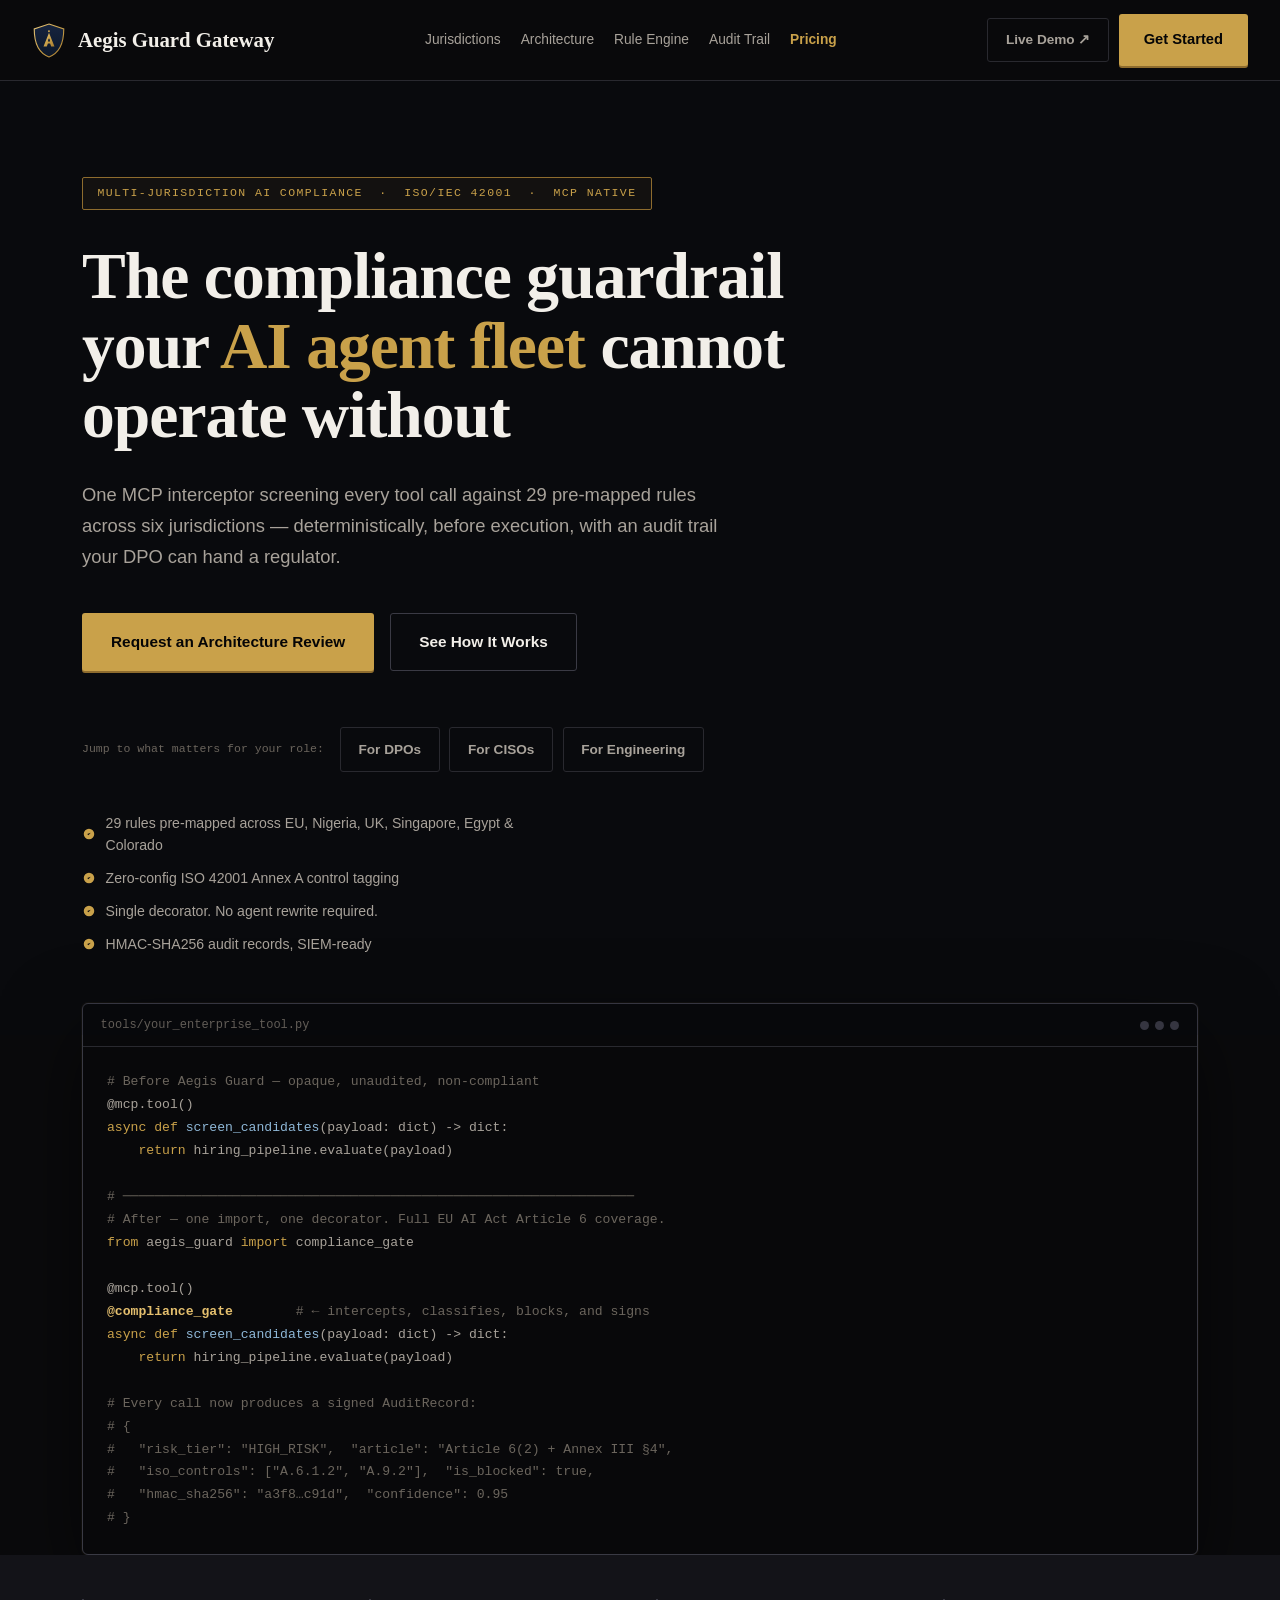
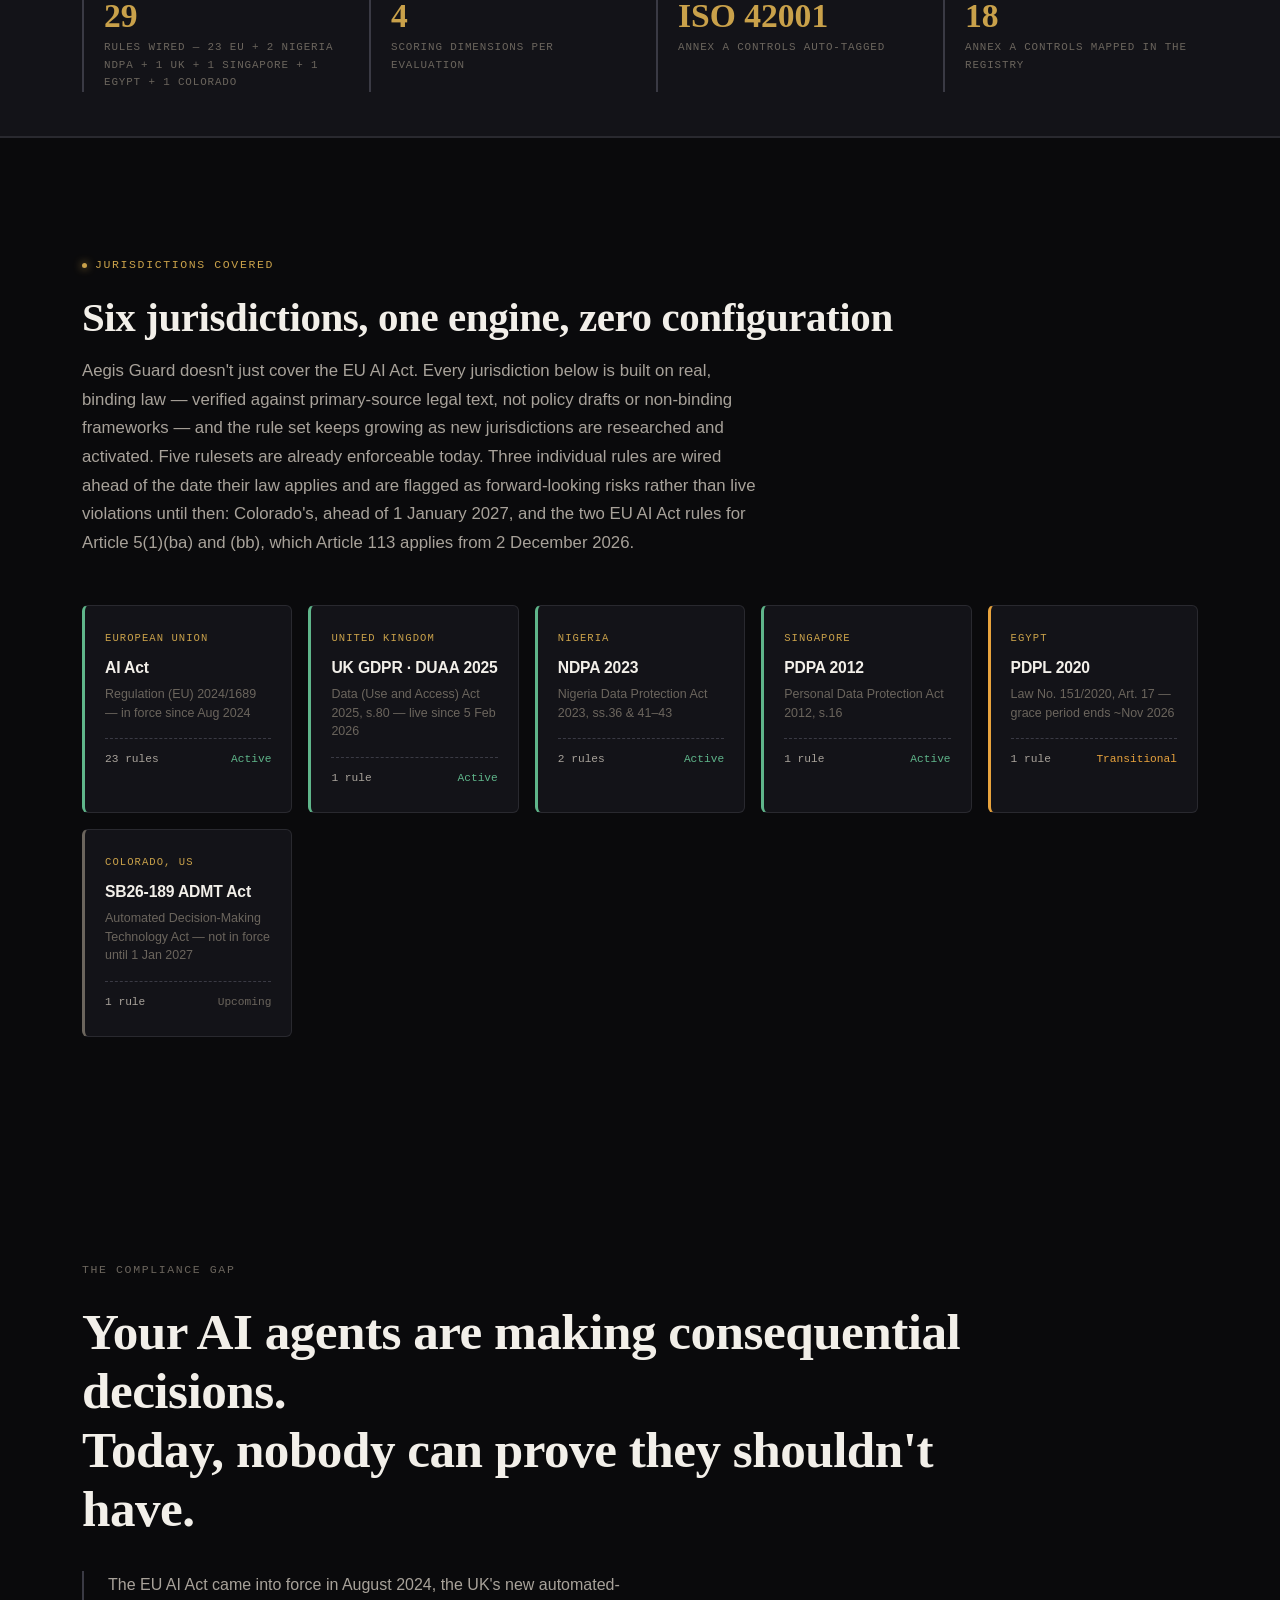
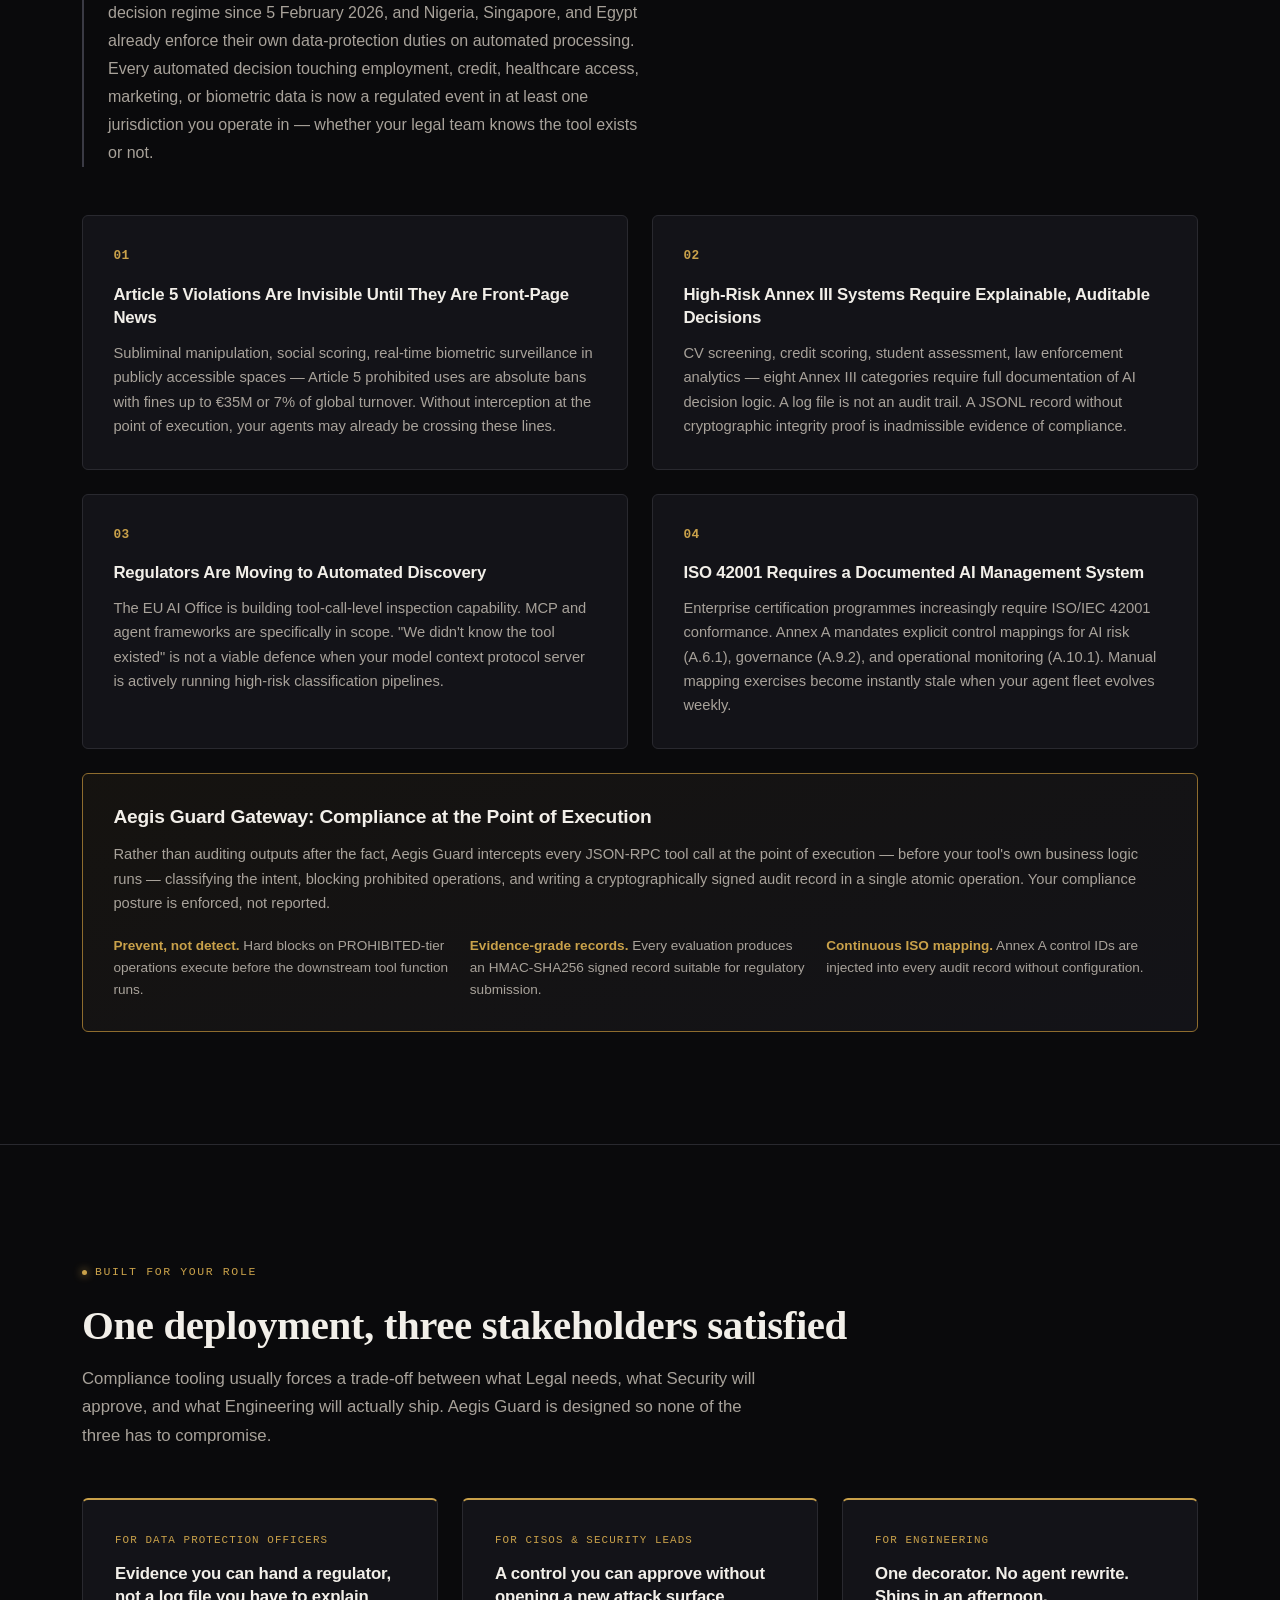
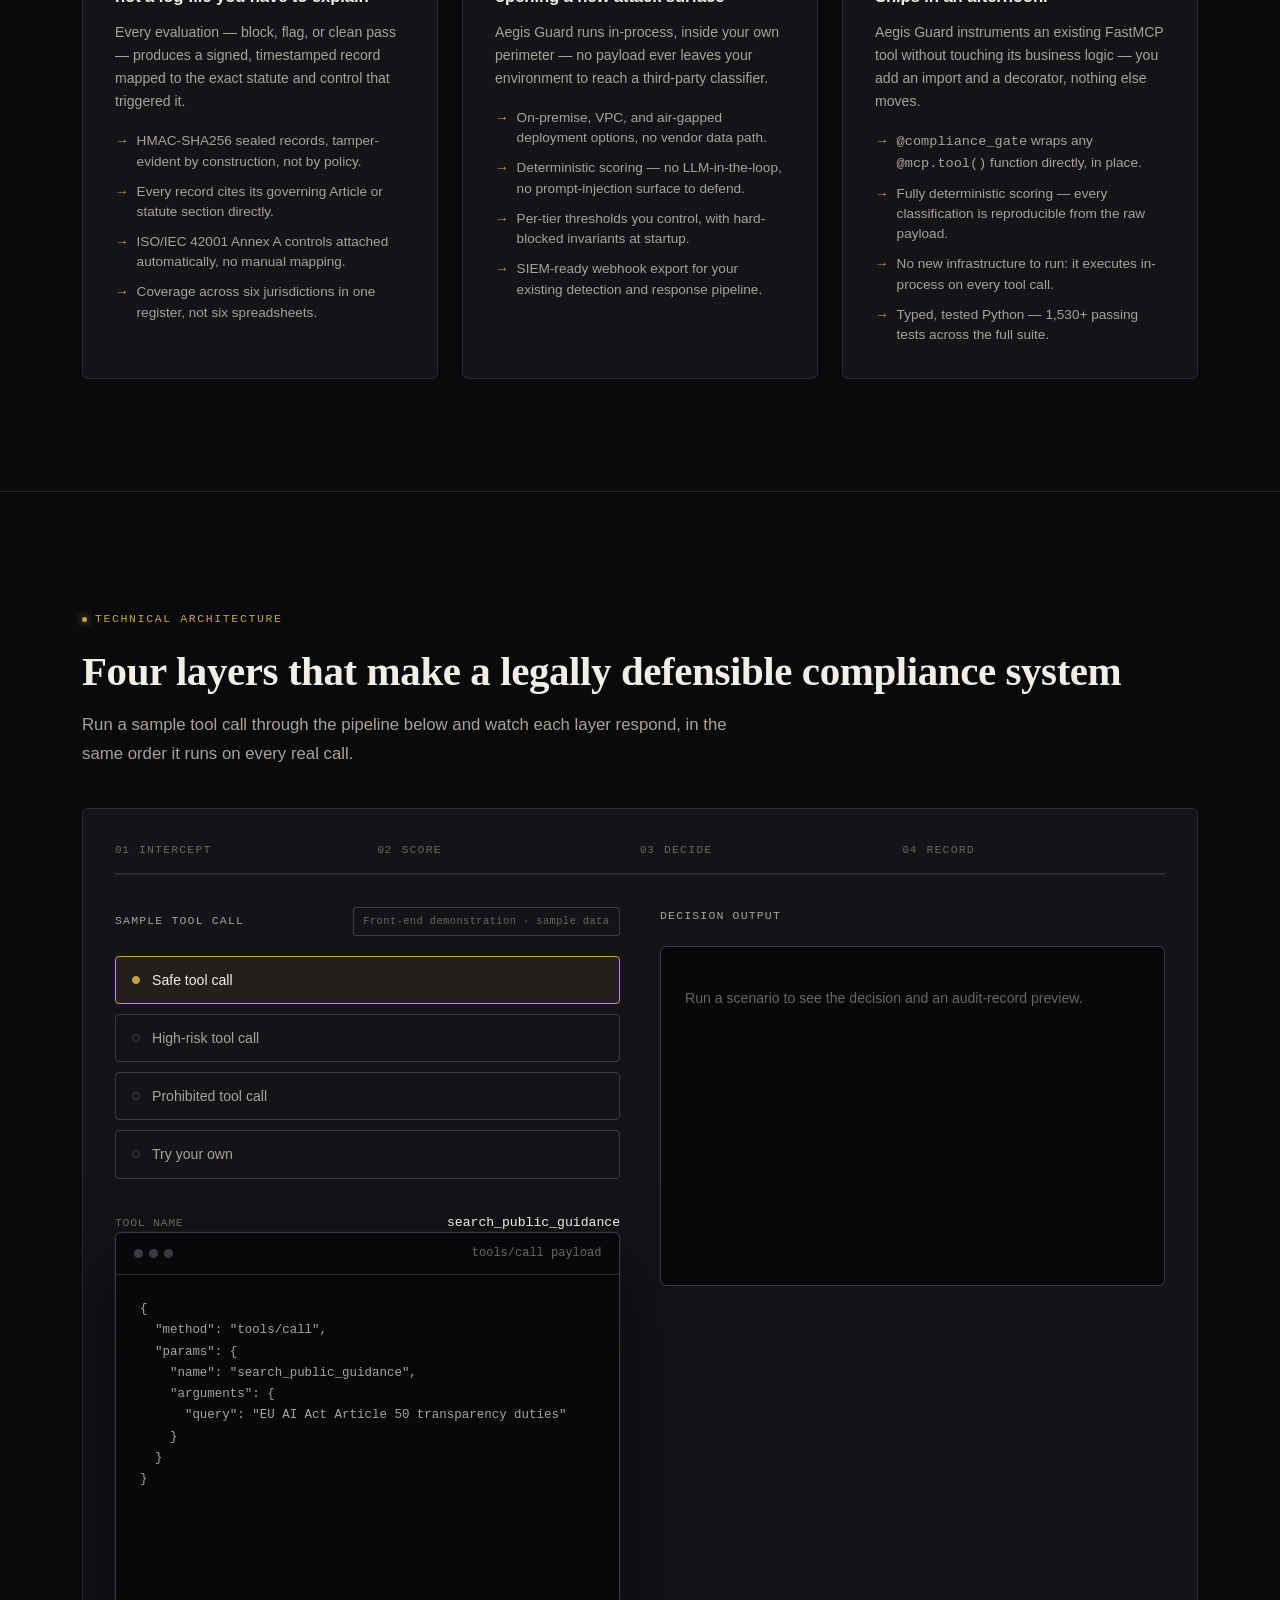
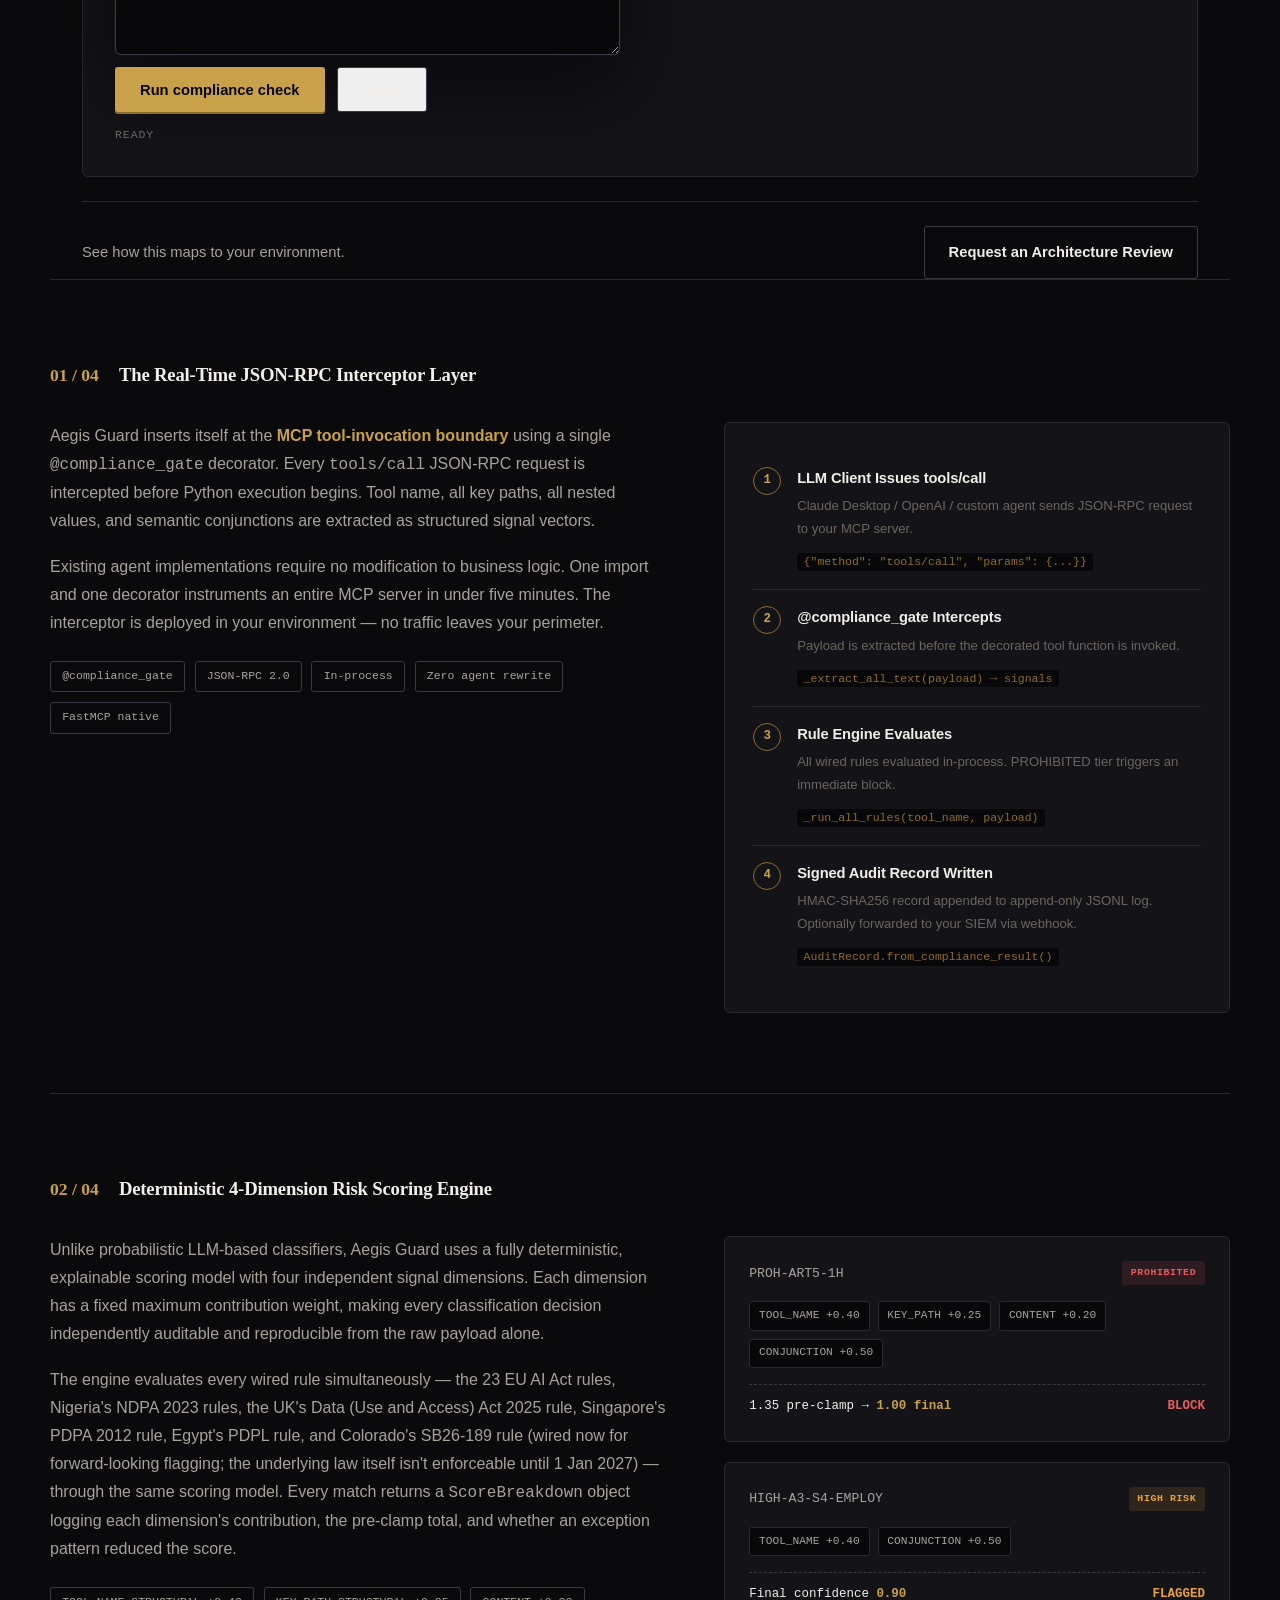
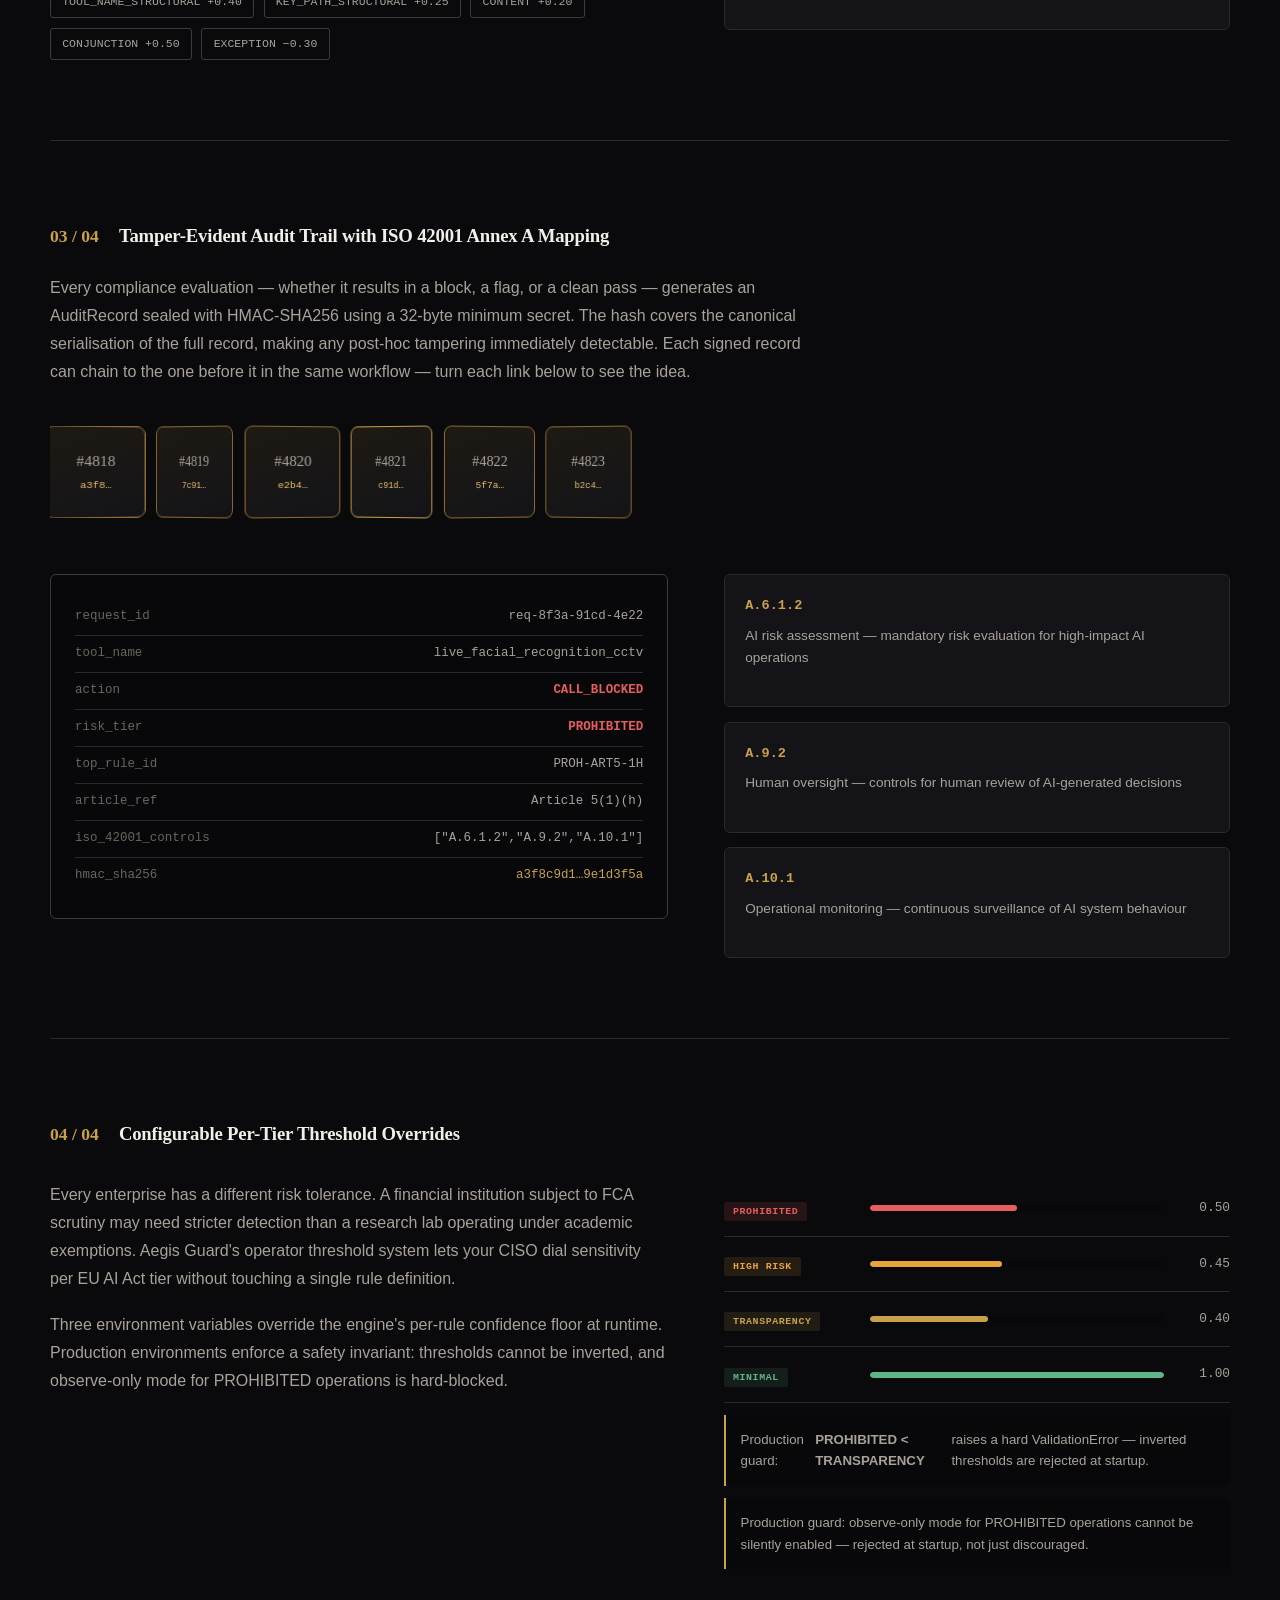
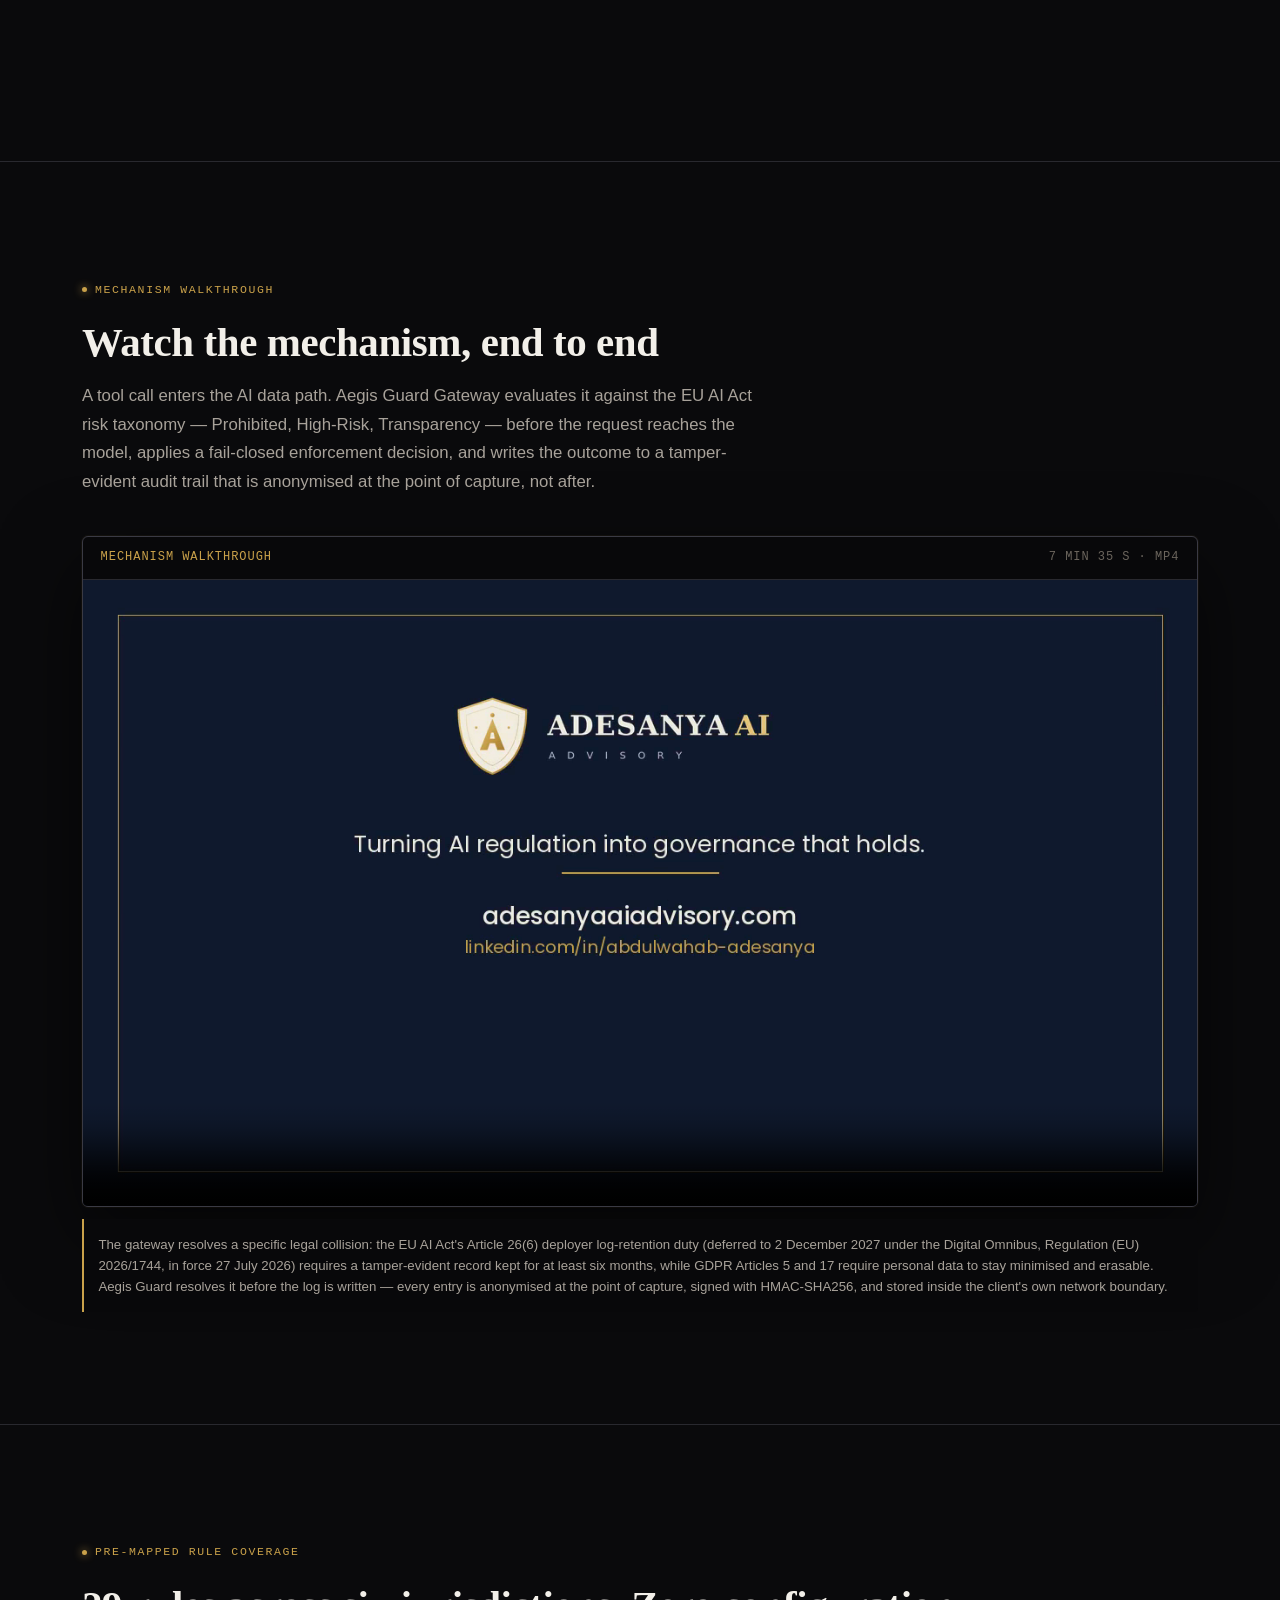
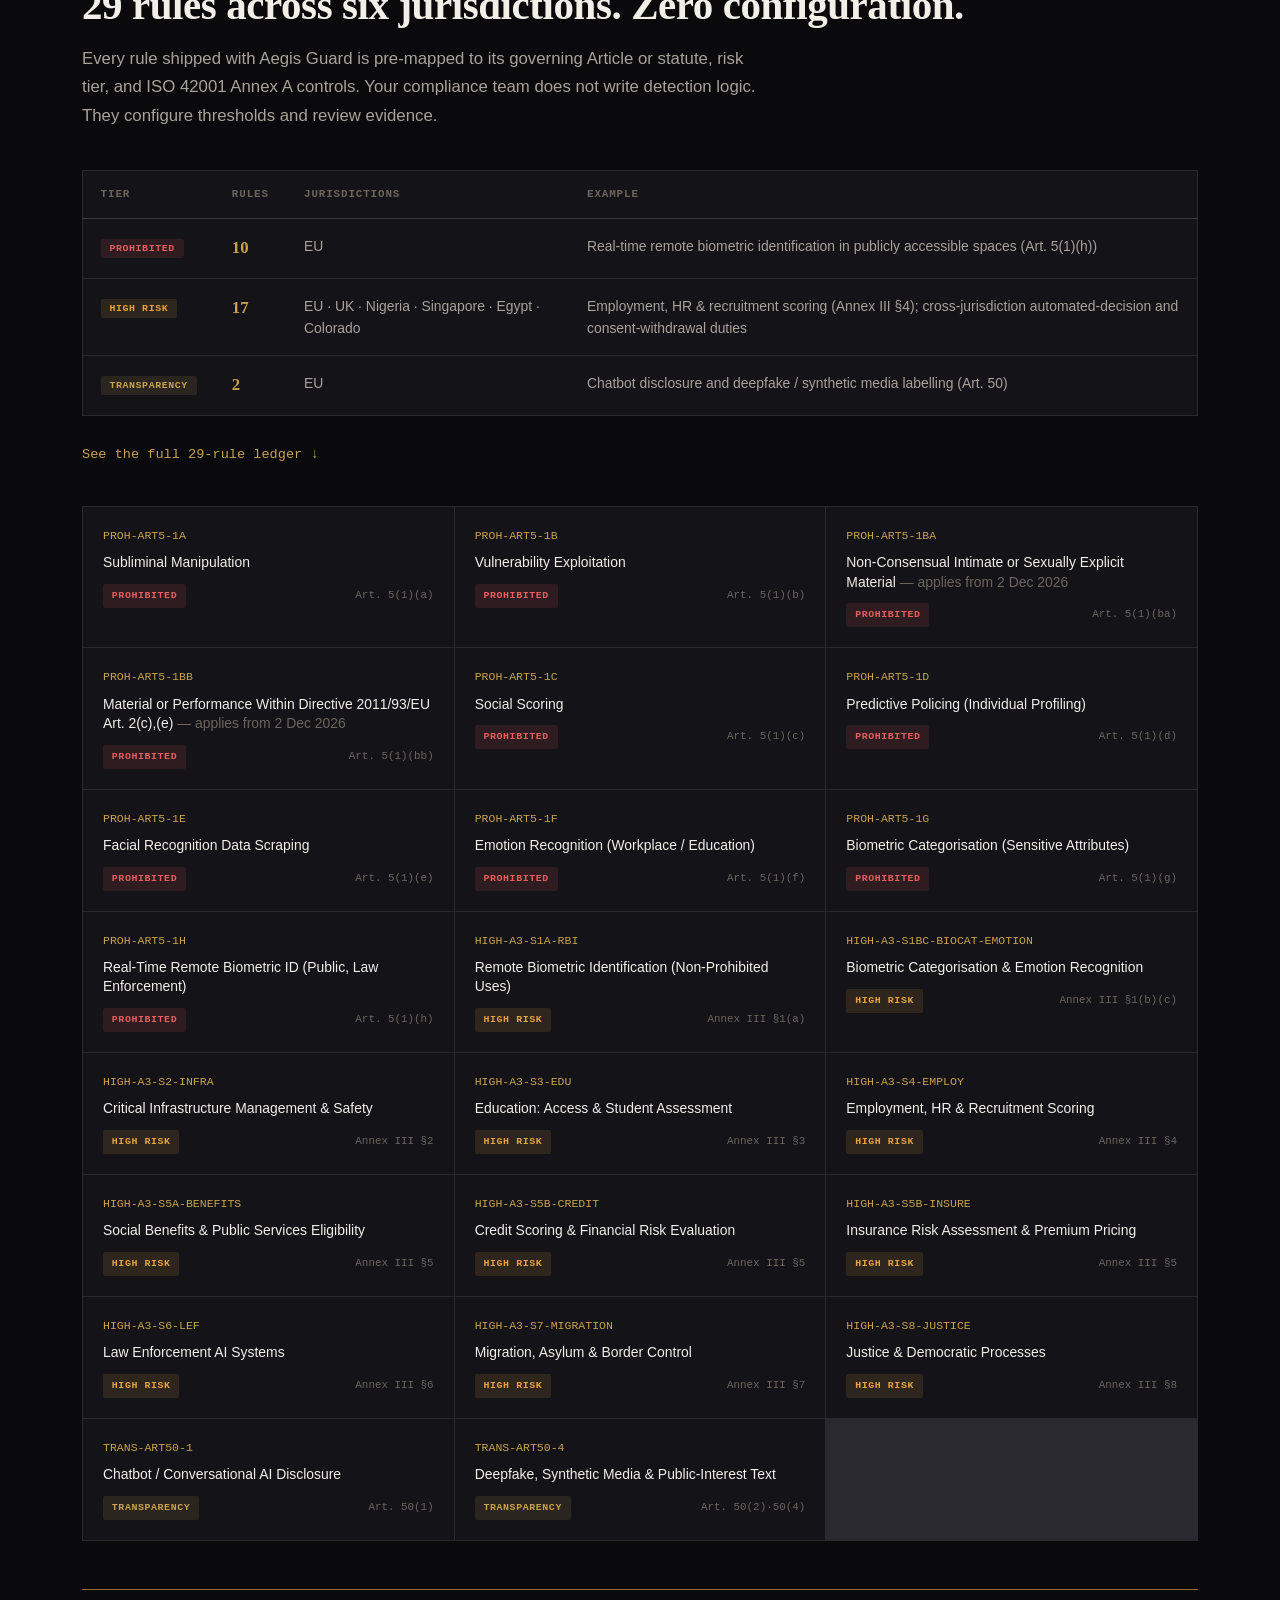
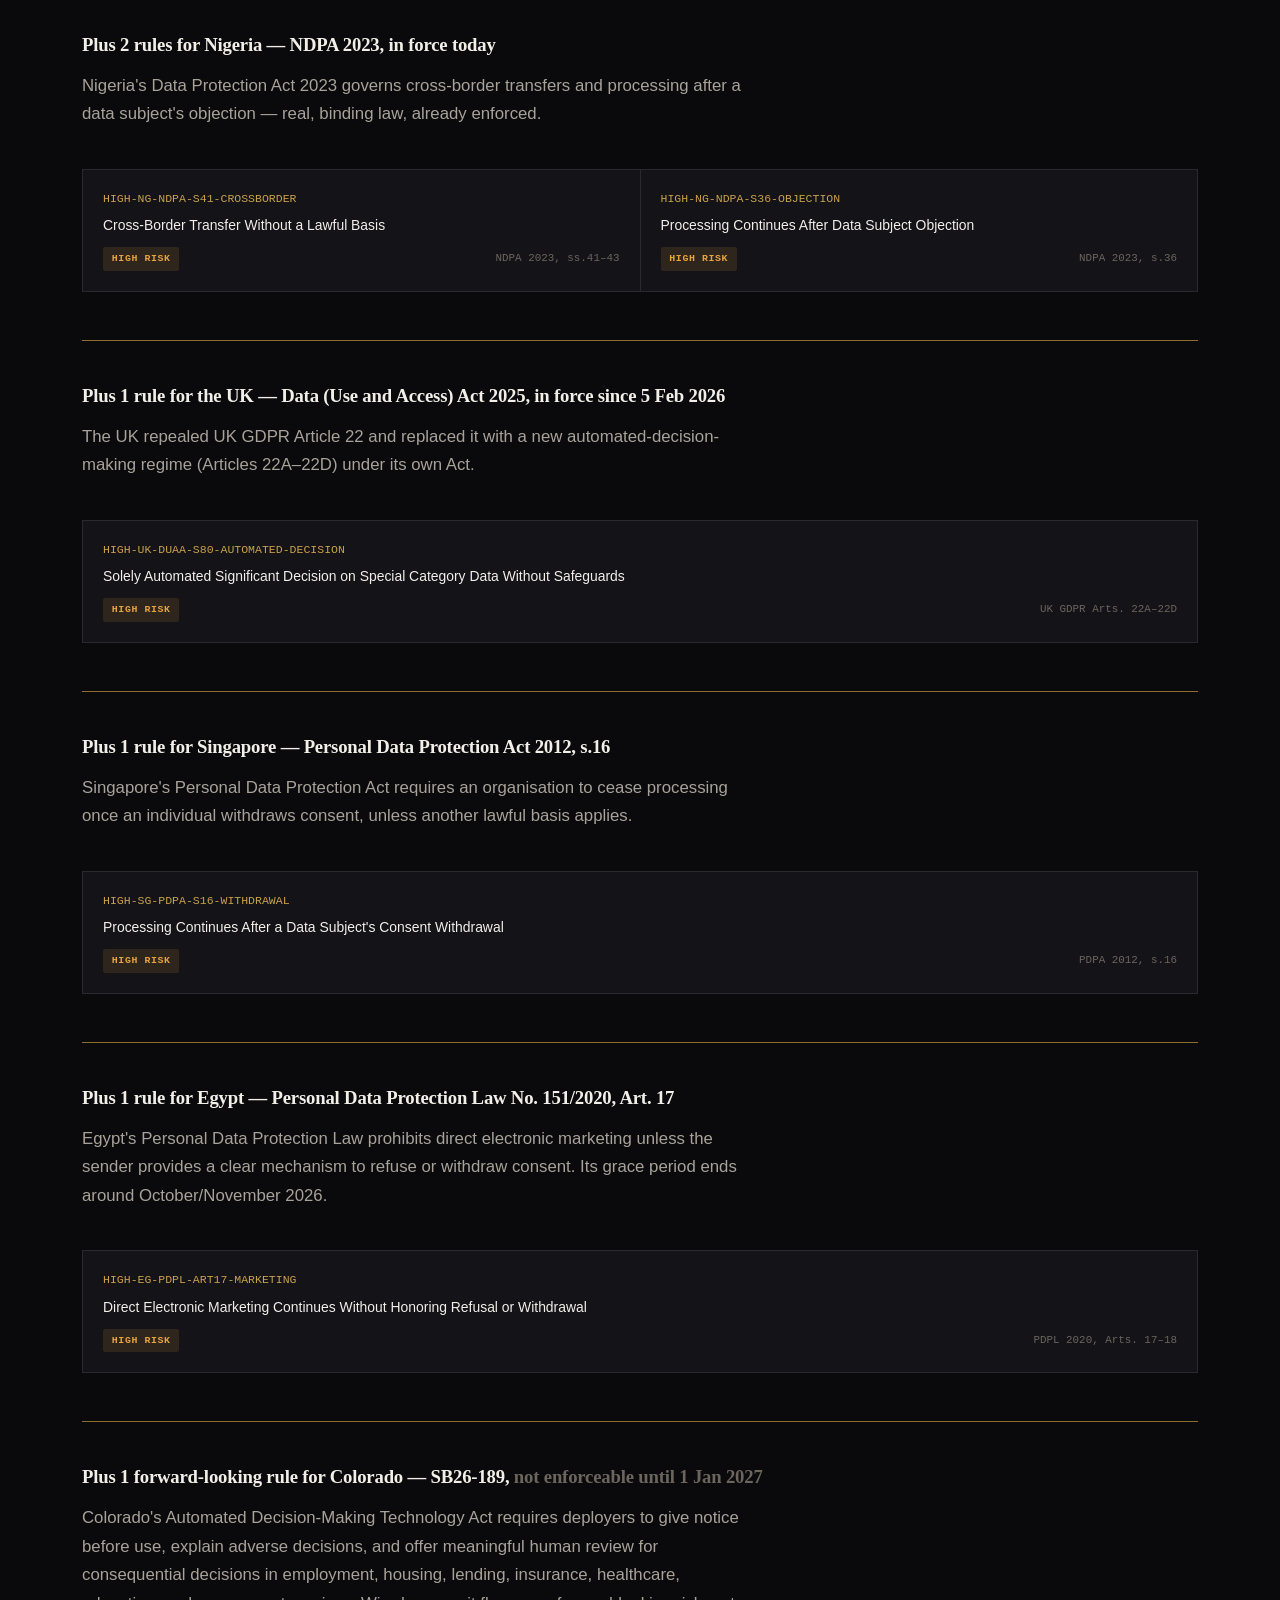
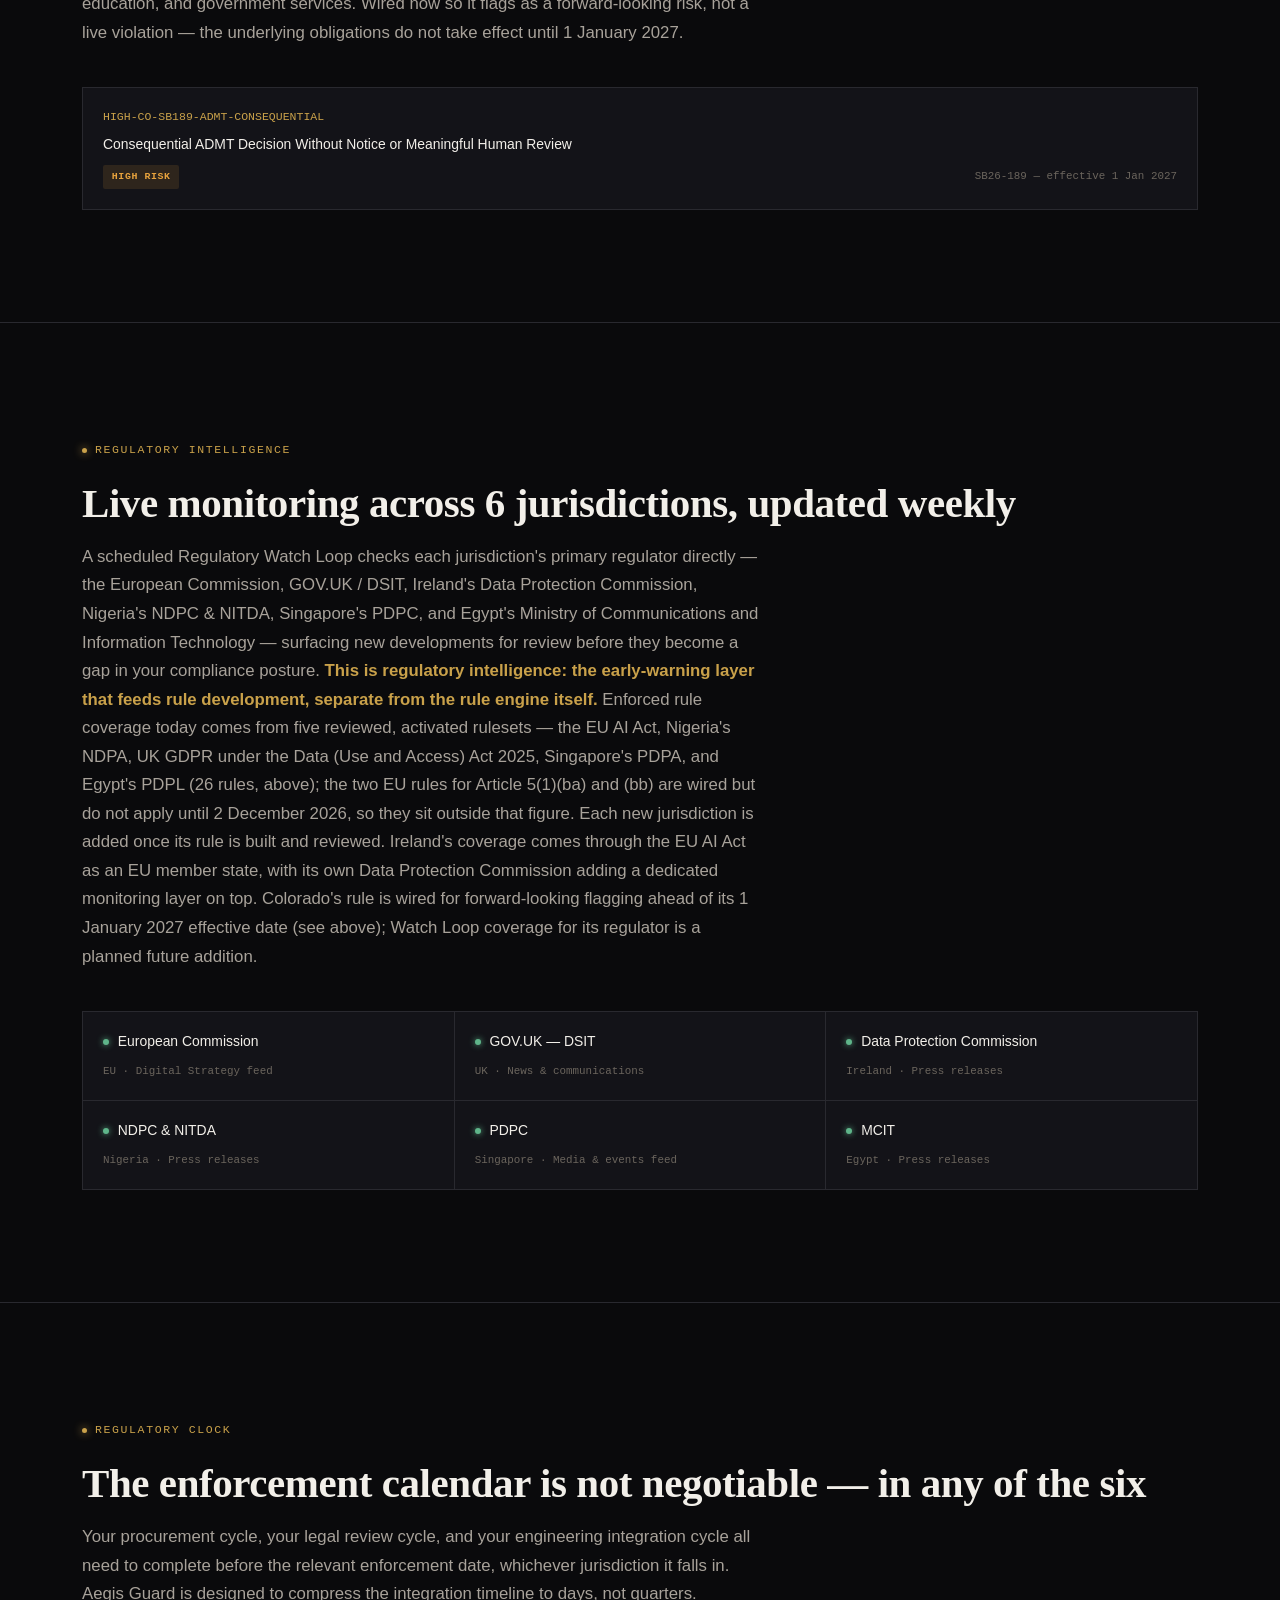
==== commit 9612b880: "Referrer-Policy on both sites, without Cloudflare Of the two headers GitHub Pages cannot set, one do" ====
--- a/gateway/index.html
+++ b/gateway/index.html
@@ -1,6 +1,7 @@
 <!DOCTYPE html>
 <html lang="en"><head><meta charset="UTF-8">
 <meta http-equiv="Content-Security-Policy" content="default-src 'self'; base-uri 'self'; object-src 'none'; script-src 'self' 'unsafe-inline'; style-src 'self' 'unsafe-inline' https://fonts.googleapis.com; font-src 'self' https://fonts.gstatic.com; img-src 'self' data:; media-src 'self'; connect-src 'self'; form-action 'self' https://formsubmit.co; frame-src 'none'">
+<meta name="referrer" content="strict-origin-when-cross-origin">
 <meta http-equiv="refresh" content="0; url=/">
 <link rel="canonical" href="https://gateway.adesanyaaiadvisory.com/">
 <title>Aegis Guard Gateway</title>
